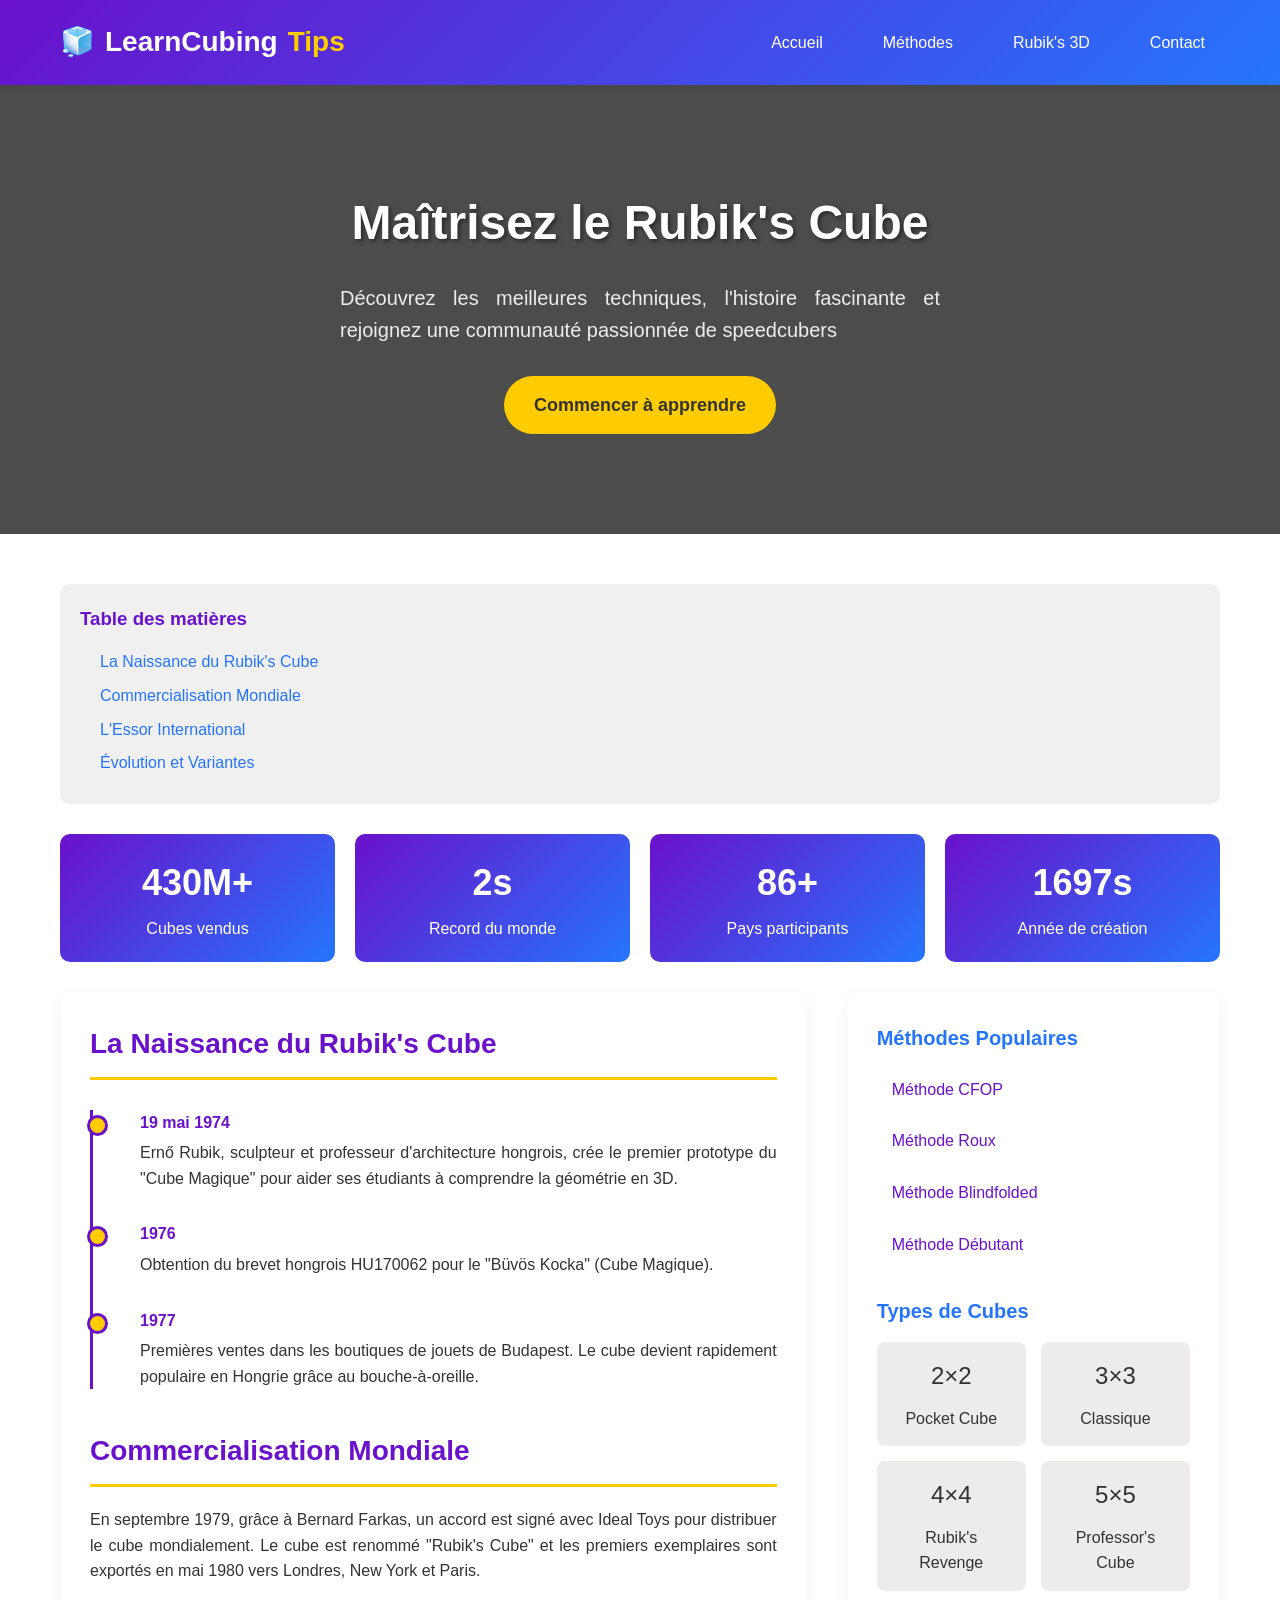
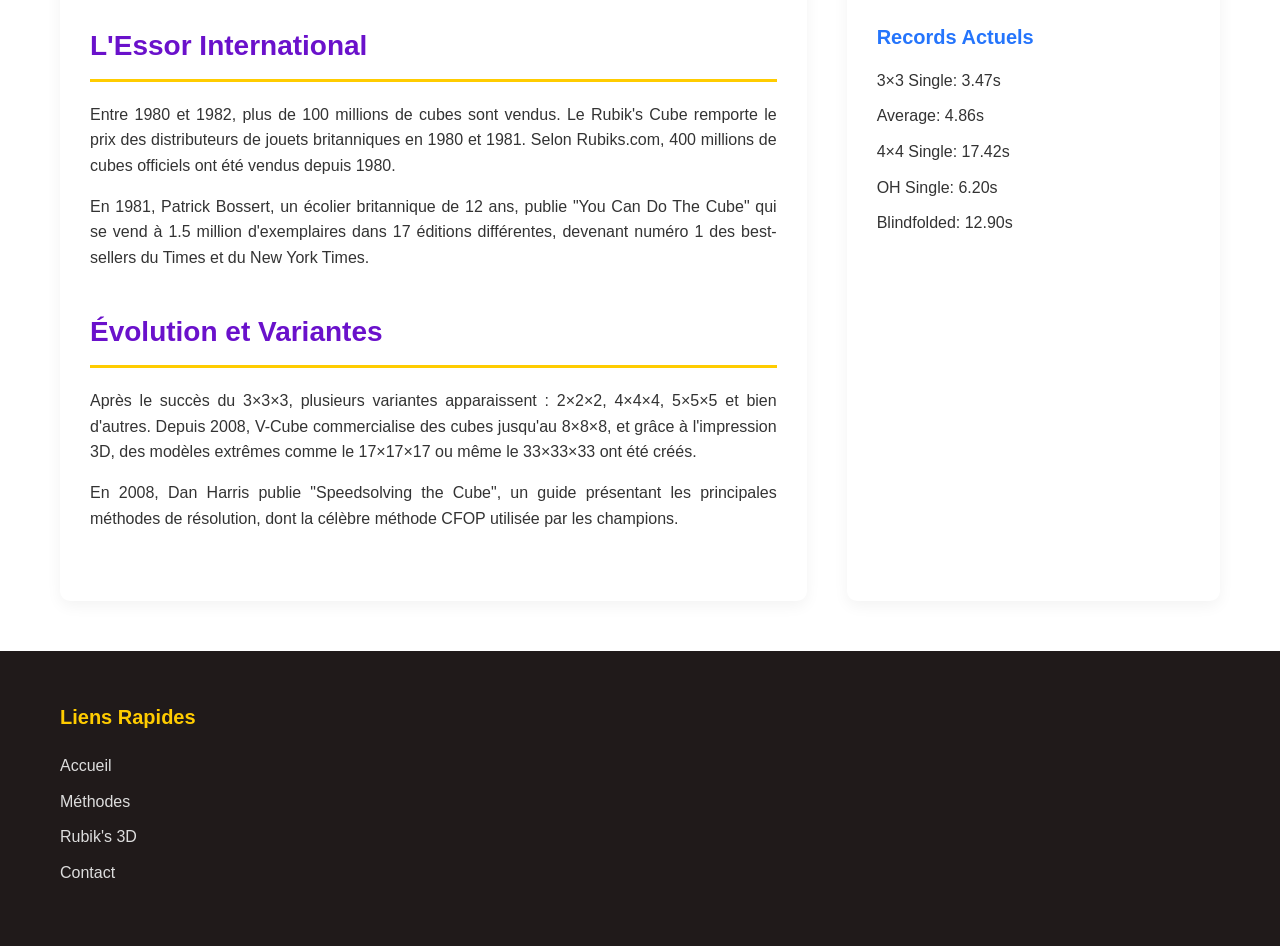
==== index.html @ c1b99ed4 "Update index.html" ====
<!DOCTYPE html>
<html lang="fr">
<head>
    <meta charset="UTF-8">
    <meta name="viewport" content="width=device-width, initial-scale=1.0">
    <title>SpeedCubing Tips - Apprenez le Rubik's Cube</title>
    <style>
        /* Reset et styles de base */
        * {
            margin: 0;
            padding: 0;
            box-sizing: border-box;
        }

        body {
            font-family: 'Segoe UI', Tahoma, Geneva, Verdana, sans-serif;
            line-height: 1.6;
            color: #333;
            background-color: #ffffff;
        }

        .container {
            max-width: 1200px;
            margin: 0 auto;
            padding: 0 20px;
        }

        /* Header */
        header {
            background: linear-gradient(135deg, #6a11cb 0%, #2575fc 100%);
            color: white;
            padding: 20px 0;
            box-shadow: 0 2px 10px rgba(0,0,0,0.1);
        }

        .logo {
            font-size: 28px;
            font-weight: bold;
            display: flex;
            align-items: center;
            gap: 10px;
        }

        .logo span {
            color: #ffcc00;
        }

        .header-content {
            display: flex;
            justify-content: space-between;
            align-items: center;
        }

        /* Navigation */
        nav ul {
            display: flex;
            list-style: none;
            gap: 30px;
        }

        nav a {
            color: rgb(255, 255, 255);
            text-decoration: none;
            font-weight: 500;
            padding: 8px 15px;
            border-radius: 5px;
            transition: background-color 0.3s;
        }

        nav a:hover {
            background-color: rgba(255,255,255,0.1);
        }

        nav a.active {
            background-color: rgba(255,255,255,0.2);
        }

        .mobile-menu-btn {
            display: none;
            background: none;
            border: none;
            color: white;
            font-size: 24px;
            cursor: pointer;
        }

        /* Hero Section */
        .hero {
            background: linear-gradient(rgba(0,0,0,0.7), rgba(0,0,0,0.7)), url('https://images.unsplash.com/photo-1601299200211-6af095b1a0c8?ixlib=rb-1.2.1&auto=format&fit=crop&w=1200&q=80');
            background-size: cover;
            background-position: center;
            color: white;
            text-align: center;
            padding: 100px 20px;
            margin-bottom: 50px;
        }

        .hero h1 {
            font-size: 48px;
            margin-bottom: 20px;
            text-shadow: 2px 2px 4px rgba(0,0,0,0.5);
        }

        .hero p {
            font-size: 20px;
            max-width: 600px;
            margin: 0 auto 30px;
            opacity: 0.9;
        }

        .cta-button {
            display: inline-block;
            background: #ffcc00;
            color: #333;
            padding: 15px 30px;
            border-radius: 30px;
            text-decoration: none;
            font-weight: bold;
            font-size: 18px;
            transition: transform 0.3s, box-shadow 0.3s;
        }

        .cta-button:hover {
            transform: translateY(-3px);
            box-shadow: 0 5px 15px rgba(0,0,0,0.2);
        }

        /* Main Content */
        .content-grid {
            display: grid;
            grid-template-columns: 2fr 1fr;
            gap: 40px;
            margin-bottom: 50px;
        }

        .main-content {
            background: white;
            padding: 30px;
            border-radius: 10px;
            box-shadow: 0 5px 15px rgba(0,0,0,0.05);
        }

        .sidebar {
            background: white;
            padding: 30px;
            border-radius: 10px;
            box-shadow: 0 5px 15px rgba(0,0,0,0.05);
        }

        /* Sections */
        section {
            margin-bottom: 40px;
        }

        section h2 {
            color: #6a11cb;
            border-bottom: 3px solid #ffcc00;
            padding-bottom: 10px;
            margin-bottom: 20px;
            font-size: 28px;
        }

        section p {
            margin-bottom: 15px;
            text-align: justify;
        }

        /* Sidebar */
        .widget {
            margin-bottom: 30px;
        }

        .widget h3 {
            color: #2575fc;
            margin-bottom: 15px;
            font-size: 20px;
        }

        .quick-links {
            list-style: none;
        }

        .quick-links li {
            margin-bottom: 10px;
        }

        .quick-links a {
            color: #6a11cb;
            text-decoration: none;
            padding: 8px 15px;
            display: block;
            border-radius: 5px;
            transition: background-color 0.3s;
        }

        .quick-links a:hover {
            background-color: #f0f0f0;
        }

        .cube-types {
            display: grid;
            grid-template-columns: repeat(2, 1fr);
            gap: 15px;
        }

        .cube-type {
            background: #eeebeb;
            padding: 15px;
            border-radius: 8px;
            text-align: center;
            transition: transform 0.3s;
        }

        .cube-type:hover {
            transform: translateY(-5px);
        }

        .cube-type .icon {
            font-size: 24px;
            margin-bottom: 10px;
        }

        /* Footer */
        footer {
            background: #201a1a;
            color: white;
            padding: 50px 0 20px;
            margin-top: 50px;
        }

        .footer-content {
            display: grid;
            grid-template-columns: repeat(3, 1fr);
            gap: 40px;
            margin-bottom: 30px;
        }

        .footer-section h3 {
            color: #ffcc00;
            margin-bottom: 20px;
            font-size: 20px;
        }

        .footer-links {
            list-style: none;
        }

        .footer-links li {
            margin-bottom: 10px;
        }

        .footer-links a {
            color: #ddd;
            text-decoration: none;
            transition: color 0.3s;
        }

        .footer-links a:hover {
            color: #ffcc00;
        }

        /* Responsive */
        @media (max-width: 768px) {
            .header-content {
                flex-direction: column;
                text-align: center;
                gap: 20px;
            }

            nav ul {
                flex-direction: column;
                gap: 10px;
            }

            .mobile-menu-btn {
                display: block;
            }

            .content-grid {
                grid-template-columns: 1fr;
            }

            .footer-content {
                grid-template-columns: 1fr;
                gap: 30px;
            }

            .hero h1 {
                font-size: 36px;
            }

            .hero p {
                font-size: 18px;
            }
        }

        /* Animations */
        @keyframes fadeIn {
            from { opacity: 0; transform: translateY(20px); }
            to { opacity: 1; transform: translateY(0); }
        }

        .fade-in {
            animation: fadeIn 0.5s ease-out;
        }

        /* Table des matières */
        .toc {
            background: #f0f0f0;
            padding: 20px;
            border-radius: 10px;
            margin-bottom: 30px;
        }

        .toc h3 {
            color: #6a11cb;
            margin-bottom: 15px;
        }

        .toc ul {
            list-style: none;
            padding-left: 20px;
        }

        .toc li {
            margin-bottom: 8px;
        }

        .toc a {
            color: #2575fc;
            text-decoration: none;
            transition: color 0.3s;
        }

        .toc a:hover {
            color: #6a11cb;
            text-decoration: underline;
        }

        /* Statistiques */
        .stats-grid {
            display: grid;
            grid-template-columns: repeat(4, 1fr);
            gap: 20px;
            margin: 30px 0;
        }

        .stat-box {
            background: linear-gradient(135deg, #6a11cb 0%, #2575fc 100%);
            color: white;
            padding: 20px;
            border-radius: 10px;
            text-align: center;
        }

        .stat-box .number {
            font-size: 36px;
            font-weight: bold;
            display: block;
            margin-bottom: 5px;
        }

        /* Timeline */
        .timeline {
            position: relative;
            padding-left: 30px;
            margin: 30px 0;
        }

        .timeline::before {
            content: '';
            position: absolute;
            left: 0;
            top: 0;
            bottom: 0;
            width: 3px;
            background: #6a11cb;
        }

        .timeline-item {
            position: relative;
            margin-bottom: 30px;
            padding-left: 20px;
        }

        .timeline-item::before {
            content: '';
            position: absolute;
            left: -33px;
            top: 5px;
            width: 15px;
            height: 15px;
            border-radius: 50%;
            background: #ffcc00;
            border: 3px solid #6a11cb;
        }

        .timeline-date {
            font-weight: bold;
            color: #6a11cb;
            margin-bottom: 5px;
        }
    </style>
</head>
<body>
    <!-- Header -->
    <header>
        <div class="container header-content">
            <div class="logo">
                <span>🧊</span>
                LearnCubing <span>Tips</span>
            </div>
            
            <button class="mobile-menu-btn" id="mobileMenuBtn">☰</button>
            
            <nav id="mainNav">
                <ul>
                    <li><a href="#home" class="active">Accueil</a></li>
                    <li><a href="methode.html">Méthodes</a></li>
                    <li><a href=#>Rubik's 3D</a></li>
                    <li><a href="contact.html">Contact</a></li>
                </ul>
            </nav>
        </div>
    </header>

    <!-- Hero Section -->
    <section class="hero" id="home">
        <div class="container">
            <h1>Maîtrisez le Rubik's Cube</h1>
            <p>Découvrez les meilleures techniques, l'histoire fascinante et rejoignez une communauté passionnée de speedcubers</p>
            <a href="methode.html" class="cta-button">Commencer à apprendre</a>
        </div>
    </section>

    <!-- Main Content -->
    <div class="container">
        <!-- Table des matières -->
        <div class="toc fade-in">
            <h3>Table des matières</h3>
            <ul id="tableOfContents">
                <!-- Généré par JavaScript -->
            </ul>
        </div>

        <!-- Statistiques -->
        <div class="stats-grid fade-in">
            <div class="stat-box">
                <span class="number">500M+</span>
                Cubes vendus
            </div>
            <div class="stat-box">
                <span class="number">3.47s</span>
                Record du monde
            </div>
            <div class="stat-box">
                <span class="number">100+</span>
                Pays participants
            </div>
            <div class="stat-box">
                <span class="number">1974</span>
                Année de création
            </div>
        </div>

        <div class="content-grid">
            <!-- Main Content -->
            <main class="main-content fade-in">
                <!-- Histoire -->
                <section id="history">
                    <h2>La Naissance du Rubik's Cube</h2>
                    <div class="timeline">
                        <div class="timeline-item">
                            <div class="timeline-date">19 mai 1974</div>
                            <p>Ernő Rubik, sculpteur et professeur d'architecture hongrois, crée le premier prototype du "Cube Magique" pour aider ses étudiants à comprendre la géométrie en 3D.</p>
                        </div>
                        <div class="timeline-item">
                            <div class="timeline-date">1976</div>
                            <p>Obtention du brevet hongrois HU170062 pour le "Büvös Kocka" (Cube Magique).</p>
                        </div>
                        <div class="timeline-item">
                            <div class="timeline-date">1977</div>
                            <p>Premières ventes dans les boutiques de jouets de Budapest. Le cube devient rapidement populaire en Hongrie grâce au bouche-à-oreille.</p>
                        </div>
                    </div>
                </section>

                <section id="commercialization">
                    <h2>Commercialisation Mondiale</h2>
                    <p>En septembre 1979, grâce à Bernard Farkas, un accord est signé avec Ideal Toys pour distribuer le cube mondialement. Le cube est renommé "Rubik's Cube" et les premiers exemplaires sont exportés en mai 1980 vers Londres, New York et Paris.</p>
                </section>

                <section id="growth">
                    <h2>L'Essor International</h2>
                    <p>Entre 1980 et 1982, plus de 100 millions de cubes sont vendus. Le Rubik's Cube remporte le prix des distributeurs de jouets britanniques en 1980 et 1981. Selon Rubiks.com, 400 millions de cubes officiels ont été vendus depuis 1980.</p>
                    <p>En 1981, Patrick Bossert, un écolier britannique de 12 ans, publie "You Can Do The Cube" qui se vend à 1.5 million d'exemplaires dans 17 éditions différentes, devenant numéro 1 des best-sellers du Times et du New York Times.</p>
                </section>

                <section id="evolution">
                    <h2>Évolution et Variantes</h2>
                    <p>Après le succès du 3×3×3, plusieurs variantes apparaissent : 2×2×2, 4×4×4, 5×5×5 et bien d'autres. Depuis 2008, V-Cube commercialise des cubes jusqu'au 8×8×8, et grâce à l'impression 3D, des modèles extrêmes comme le 17×17×17 ou même le 33×33×33 ont été créés.</p>
                    <p>En 2008, Dan Harris publie "Speedsolving the Cube", un guide présentant les principales méthodes de résolution, dont la célèbre méthode CFOP utilisée par les champions.</p>
                </section>
            </main>

            <!-- Sidebar -->
            <aside class="sidebar fade-in">
                <!-- Méthodes populaires -->
                <div class="widget">
                    <h3>Méthodes Populaires</h3>
                    <ul class="quick-links">
                        <li><a href="methode CFOP.html">Méthode CFOP</a></li>
                        <li><a href="#roux">Méthode Roux</a></li>
                        <li><a href="methode Blindfolded.html">Méthode Blindfolded</a></li>
                        <li><a href="#beginner">Méthode Débutant</a></li>
                    </ul>
                </div>

                <!-- Types de cubes -->
                <div class="widget">
                    <h3>Types de Cubes</h3>
                    <div class="cube-types">
                        <div class="cube-type">
                            <div class="icon">2×2</div>
                            <div>Pocket Cube</div>
                        </div>
                        <div class="cube-type">
                            <div class="icon">3×3</div>
                            <div>Classique</div>
                        </div>
                        <div class="cube-type">
                            <div class="icon">4×4</div>
                            <div>Rubik's Revenge</div>
                        </div>
                        <div class="cube-type">
                            <div class="icon">5×5</div>
                            <div>Professor's Cube</div>
                        </div>
                    </div>
                </div>

                <!-- Derniers records -->
                <div class="widget">
                    <h3>Records Actuels</h3>
                    <ul class="quick-links">
                        <li>3×3 Single: 3.47s<li>
                        <li> Average: 4.86s</li>
                        <li>4×4 Single: 17.42s</li>
                        <li>OH Single: 6.20s</li>
                        <li>Blindfolded: 12.90s</li>
                    </ul>
                </div>
            </aside>
        </div>
    </div>

    <!-- Footer -->
    <footer>
        <div class="container">
            <div class="footer-content">
                <div class="footer-section">
                    <h3>Liens Rapides</h3>
                    <ul class="footer-links">
                        <li><a href="#home">Accueil</a></li>
                        <li><a href="methode.html">Méthodes</a></li>
                        <li><a href=#>Rubik's 3D</a></li>
                        <li><a href="contact.html">Contact</a></li>
                    </ul>
                </div>
            </div>
        </div>
    </footer>

    <script>
        // Menu mobile
        const mobileMenuBtn = document.getElementById('mobileMenuBtn');
        const mainNav = document.getElementById('mainNav');

        mobileMenuBtn.addEventListener('click', () => {
            mainNav.style.display = mainNav.style.display === 'block' ? 'none' : 'block';
        });

        // Fermer le menu mobile en cliquant sur un lien
        document.querySelectorAll('nav a').forEach(link => {
            link.addEventListener('click', () => {
                if (window.innerWidth <= 768) {
                    mainNav.style.display = 'none';
                }
            });
        });

        // Table des matières dynamique
        function generateTableOfContents() {
            const toc = document.getElementById('tableOfContents');
            const sections = document.querySelectorAll('main section');
            
            sections.forEach(section => {
                const heading = section.querySelector('h2');
                if (heading) {
                    const li = document.createElement('li');
                    const a = document.createElement('a');
                    a.href = `#${section.id}`;
                    a.textContent = heading.textContent;
                    a.addEventListener('click', (e) => {
                        e.preventDefault();
                        section.scrollIntoView({ behavior: 'smooth' });
                    });
                    toc.appendChild(li);
                    li.appendChild(a);
                }
            });
        }

        // Navigation active
        function updateActiveNav() {
            const sections = document.querySelectorAll('main section');
            const navLinks = document.querySelectorAll('nav a');
            
            let currentSection = '';
            const scrollPosition = window.scrollY + 100;
            
            sections.forEach(section => {
                if (section.offsetTop <= scrollPosition) {
                    currentSection = section.id;
                }
            });
            
            navLinks.forEach(link => {
                link.classList.remove('active');
                if (link.getAttribute('href') === `#${currentSection}`) {
                    link.classList.add('active');
                }
            });
        }

        // Animation au défilement
        function checkScrollAnimations() {
            const elements = document.querySelectorAll('.fade-in');
            
            elements.forEach(element => {
                const elementTop = element.getBoundingClientRect().top;
                const windowHeight = window.innerHeight;
                
                if (elementTop < windowHeight - 100) {
                    element.style.opacity = '1';
                    element.style.transform = 'translateY(0)';
                }
            });
        }

        // Statistiques animées
        function animateStats() {
            const stats = document.querySelectorAll('.stat-box .number');
            const finalValues = [500, 3.47, 100, 1974];
            
            stats.forEach((stat, index) => {
                let current = 0;
                const target = finalValues[index];
                const increment = target / 50;
                const timer = setInterval(() => {
                    current += increment;
                    if (current >= target) {
                        stat.textContent = target + (index === 0 ? 'M+' : index === 2 ? '+' : 's');
                        clearInterval(timer);
                    } else {
                        stat.textContent = Math.floor(current) + (index === 0 ? 'M+' : index === 2 ? '+' : 's');
                    }
                }, 50);
            });
        }

        // Initialisation
        document.addEventListener('DOMContentLoaded', () => {
            generateTableOfContents();
            checkScrollAnimations();
            animateStats();
            
            // Initialiser le style pour les animations
            document.querySelectorAll('.fade-in').forEach(el => {
                el.style.opacity = '0';
                el.style.transform = 'translateY(20px)';
                el.style.transition = 'opacity 0.5s ease-out, transform 0.5s ease-out';
            });
        });

        // Événements de défilement
        window.addEventListener('scroll', () => {
            updateActiveNav();
            checkScrollAnimations();
        });

        // Gestion des redirections pour les liens de méthodes
        document.querySelectorAll('.quick-links a, .footer-links a').forEach(link => {
            link.addEventListener('click', (e) => {
                if (link.getAttribute('href').startsWith('#')) {
                    e.preventDefault();
                    const targetId = link.getAttribute('href').substring(1);
                    const targetElement = document.getElementById(targetId);
                    
                    if (targetElement) {
                        targetElement.scrollIntoView({ behavior: 'smooth' });
                    } else {
                        // Si l'élément n'existe pas, on pourrait charger du contenu dynamique
                        console.log(`Section ${targetId} à développer`);
                        alert(`La section "${link.textContent}" sera bientôt disponible !`);
                    }
                }
            });
        });

        // Effet de survol pour les cartes
        document.querySelectorAll('.cube-type').forEach(cube => {
            cube.addEventListener('mouseenter', () => {
                cube.style.boxShadow = '0 10px 20px rgba(0,0,0,0.1)';
            });
            
            cube.addEventListener('mouseleave', () => {
                cube.style.boxShadow = 'none';
            });
        });

        // Notification de dernière section lue
        let lastReadSection = '';
        window.addEventListener('scroll', () => {
            const sections = document.querySelectorAll('main section');
            const scrollPosition = window.scrollY + window.innerHeight / 3;
            
            sections.forEach(section => {
                const sectionTop = section.offsetTop;
                const sectionHeight = section.offsetHeight;
                
                if (scrollPosition >= sectionTop && scrollPosition < sectionTop + sectionHeight) {
                    if (lastReadSection !== section.id) {
                        lastReadSection = section.id;
                        console.log(`Lecture: ${section.querySelector('h2').textContent}`);
                    }
                }
            });
        });
    </script>
</body>

</html>
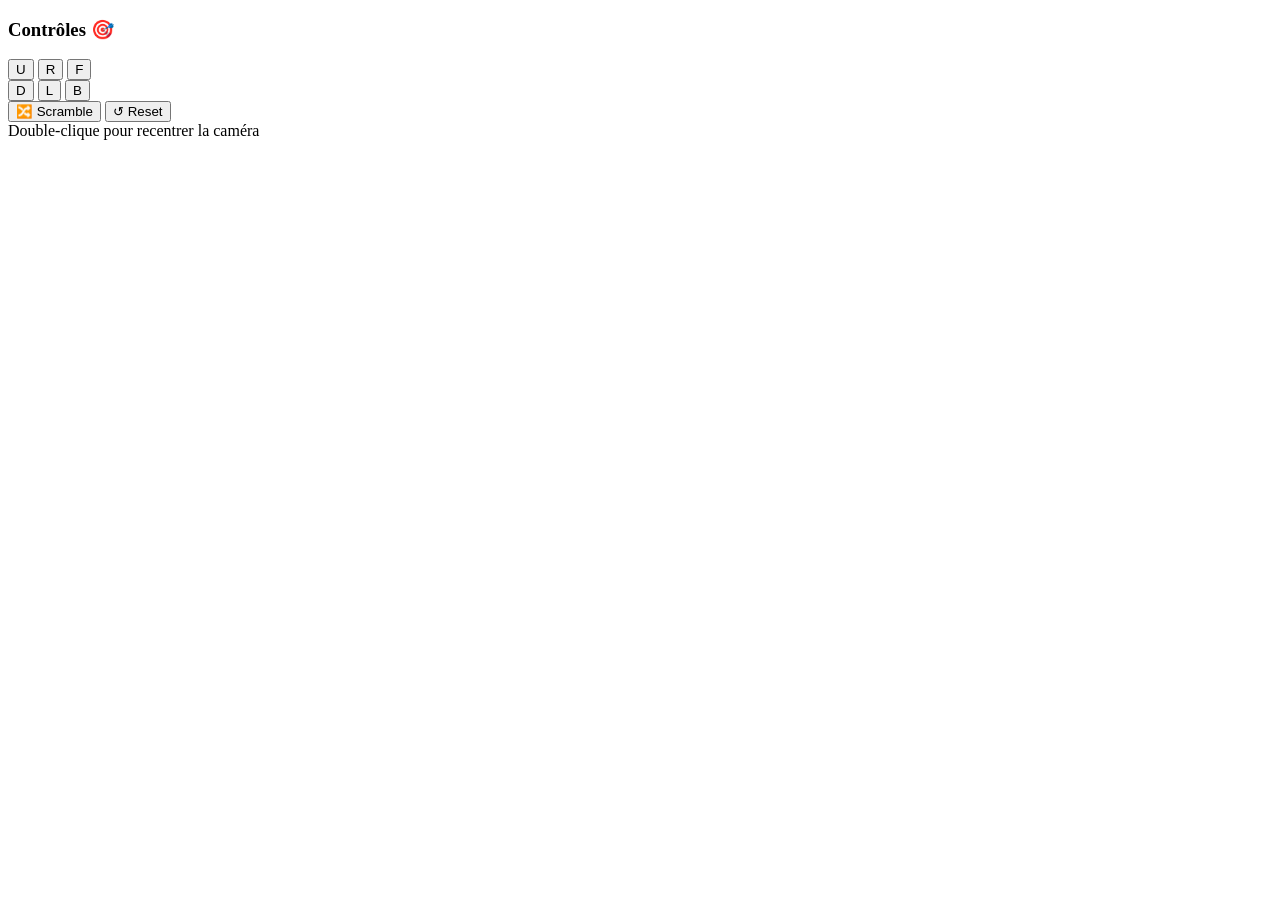
==== commit 9456028d: "Add files via upload" ====
--- a/index.html
+++ b/index.html
@@ -1,744 +1,34 @@
-<!DOCTYPE html>
+<!doctype html>
 <html lang="fr">
 <head>
-    <meta charset="UTF-8">
-    <meta name="viewport" content="width=device-width, initial-scale=1.0">
-    <title>SpeedCubing Tips - Apprenez le Rubik's Cube</title>
-    <style>
-        /* Reset et styles de base */
-        * {
-            margin: 0;
-            padding: 0;
-            box-sizing: border-box;
-        }
-
-        body {
-            font-family: 'Segoe UI', Tahoma, Geneva, Verdana, sans-serif;
-            line-height: 1.6;
-            color: #333;
-            background-color: #ffffff;
-        }
-
-        .container {
-            max-width: 1200px;
-            margin: 0 auto;
-            padding: 0 20px;
-        }
-
-        /* Header */
-        header {
-            background: linear-gradient(135deg, #6a11cb 0%, #2575fc 100%);
-            color: white;
-            padding: 20px 0;
-            box-shadow: 0 2px 10px rgba(0,0,0,0.1);
-        }
-
-        .logo {
-            font-size: 28px;
-            font-weight: bold;
-            display: flex;
-            align-items: center;
-            gap: 10px;
-        }
-
-        .logo span {
-            color: #ffcc00;
-        }
-
-        .header-content {
-            display: flex;
-            justify-content: space-between;
-            align-items: center;
-        }
-
-        /* Navigation */
-        nav ul {
-            display: flex;
-            list-style: none;
-            gap: 30px;
-        }
-
-        nav a {
-            color: rgb(255, 255, 255);
-            text-decoration: none;
-            font-weight: 500;
-            padding: 8px 15px;
-            border-radius: 5px;
-            transition: background-color 0.3s;
-        }
-
-        nav a:hover {
-            background-color: rgba(255,255,255,0.1);
-        }
-
-        nav a.active {
-            background-color: rgba(255,255,255,0.2);
-        }
-
-        .mobile-menu-btn {
-            display: none;
-            background: none;
-            border: none;
-            color: white;
-            font-size: 24px;
-            cursor: pointer;
-        }
-
-        /* Hero Section */
-        .hero {
-            background: linear-gradient(rgba(0,0,0,0.7), rgba(0,0,0,0.7)), url('https://images.unsplash.com/photo-1601299200211-6af095b1a0c8?ixlib=rb-1.2.1&auto=format&fit=crop&w=1200&q=80');
-            background-size: cover;
-            background-position: center;
-            color: white;
-            text-align: center;
-            padding: 100px 20px;
-            margin-bottom: 50px;
-        }
-
-        .hero h1 {
-            font-size: 48px;
-            margin-bottom: 20px;
-            text-shadow: 2px 2px 4px rgba(0,0,0,0.5);
-        }
-
-        .hero p {
-            font-size: 20px;
-            max-width: 600px;
-            margin: 0 auto 30px;
-            opacity: 0.9;
-        }
-
-        .cta-button {
-            display: inline-block;
-            background: #ffcc00;
-            color: #333;
-            padding: 15px 30px;
-            border-radius: 30px;
-            text-decoration: none;
-            font-weight: bold;
-            font-size: 18px;
-            transition: transform 0.3s, box-shadow 0.3s;
-        }
-
-        .cta-button:hover {
-            transform: translateY(-3px);
-            box-shadow: 0 5px 15px rgba(0,0,0,0.2);
-        }
-
-        /* Main Content */
-        .content-grid {
-            display: grid;
-            grid-template-columns: 2fr 1fr;
-            gap: 40px;
-            margin-bottom: 50px;
-        }
-
-        .main-content {
-            background: white;
-            padding: 30px;
-            border-radius: 10px;
-            box-shadow: 0 5px 15px rgba(0,0,0,0.05);
-        }
-
-        .sidebar {
-            background: white;
-            padding: 30px;
-            border-radius: 10px;
-            box-shadow: 0 5px 15px rgba(0,0,0,0.05);
-        }
-
-        /* Sections */
-        section {
-            margin-bottom: 40px;
-        }
-
-        section h2 {
-            color: #6a11cb;
-            border-bottom: 3px solid #ffcc00;
-            padding-bottom: 10px;
-            margin-bottom: 20px;
-            font-size: 28px;
-        }
-
-        section p {
-            margin-bottom: 15px;
-            text-align: justify;
-        }
-
-        /* Sidebar */
-        .widget {
-            margin-bottom: 30px;
-        }
-
-        .widget h3 {
-            color: #2575fc;
-            margin-bottom: 15px;
-            font-size: 20px;
-        }
-
-        .quick-links {
-            list-style: none;
-        }
-
-        .quick-links li {
-            margin-bottom: 10px;
-        }
-
-        .quick-links a {
-            color: #6a11cb;
-            text-decoration: none;
-            padding: 8px 15px;
-            display: block;
-            border-radius: 5px;
-            transition: background-color 0.3s;
-        }
-
-        .quick-links a:hover {
-            background-color: #f0f0f0;
-        }
-
-        .cube-types {
-            display: grid;
-            grid-template-columns: repeat(2, 1fr);
-            gap: 15px;
-        }
-
-        .cube-type {
-            background: #eeebeb;
-            padding: 15px;
-            border-radius: 8px;
-            text-align: center;
-            transition: transform 0.3s;
-        }
-
-        .cube-type:hover {
-            transform: translateY(-5px);
-        }
-
-        .cube-type .icon {
-            font-size: 24px;
-            margin-bottom: 10px;
-        }
-
-        /* Footer */
-        footer {
-            background: #201a1a;
-            color: white;
-            padding: 50px 0 20px;
-            margin-top: 50px;
-        }
-
-        .footer-content {
-            display: grid;
-            grid-template-columns: repeat(3, 1fr);
-            gap: 40px;
-            margin-bottom: 30px;
-        }
-
-        .footer-section h3 {
-            color: #ffcc00;
-            margin-bottom: 20px;
-            font-size: 20px;
-        }
-
-        .footer-links {
-            list-style: none;
-        }
-
-        .footer-links li {
-            margin-bottom: 10px;
-        }
-
-        .footer-links a {
-            color: #ddd;
-            text-decoration: none;
-            transition: color 0.3s;
-        }
-
-        .footer-links a:hover {
-            color: #ffcc00;
-        }
-
-        /* Responsive */
-        @media (max-width: 768px) {
-            .header-content {
-                flex-direction: column;
-                text-align: center;
-                gap: 20px;
-            }
-
-            nav ul {
-                flex-direction: column;
-                gap: 10px;
-            }
-
-            .mobile-menu-btn {
-                display: block;
-            }
-
-            .content-grid {
-                grid-template-columns: 1fr;
-            }
-
-            .footer-content {
-                grid-template-columns: 1fr;
-                gap: 30px;
-            }
-
-            .hero h1 {
-                font-size: 36px;
-            }
-
-            .hero p {
-                font-size: 18px;
-            }
-        }
-
-        /* Animations */
-        @keyframes fadeIn {
-            from { opacity: 0; transform: translateY(20px); }
-            to { opacity: 1; transform: translateY(0); }
-        }
-
-        .fade-in {
-            animation: fadeIn 0.5s ease-out;
-        }
-
-        /* Table des matières */
-        .toc {
-            background: #f0f0f0;
-            padding: 20px;
-            border-radius: 10px;
-            margin-bottom: 30px;
-        }
-
-        .toc h3 {
-            color: #6a11cb;
-            margin-bottom: 15px;
-        }
-
-        .toc ul {
-            list-style: none;
-            padding-left: 20px;
-        }
-
-        .toc li {
-            margin-bottom: 8px;
-        }
-
-        .toc a {
-            color: #2575fc;
-            text-decoration: none;
-            transition: color 0.3s;
-        }
-
-        .toc a:hover {
-            color: #6a11cb;
-            text-decoration: underline;
-        }
-
-        /* Statistiques */
-        .stats-grid {
-            display: grid;
-            grid-template-columns: repeat(4, 1fr);
-            gap: 20px;
-            margin: 30px 0;
-        }
-
-        .stat-box {
-            background: linear-gradient(135deg, #6a11cb 0%, #2575fc 100%);
-            color: white;
-            padding: 20px;
-            border-radius: 10px;
-            text-align: center;
-        }
-
-        .stat-box .number {
-            font-size: 36px;
-            font-weight: bold;
-            display: block;
-            margin-bottom: 5px;
-        }
-
-        /* Timeline */
-        .timeline {
-            position: relative;
-            padding-left: 30px;
-            margin: 30px 0;
-        }
-
-        .timeline::before {
-            content: '';
-            position: absolute;
-            left: 0;
-            top: 0;
-            bottom: 0;
-            width: 3px;
-            background: #6a11cb;
-        }
-
-        .timeline-item {
-            position: relative;
-            margin-bottom: 30px;
-            padding-left: 20px;
-        }
-
-        .timeline-item::before {
-            content: '';
-            position: absolute;
-            left: -33px;
-            top: 5px;
-            width: 15px;
-            height: 15px;
-            border-radius: 50%;
-            background: #ffcc00;
-            border: 3px solid #6a11cb;
-        }
-
-        .timeline-date {
-            font-weight: bold;
-            color: #6a11cb;
-            margin-bottom: 5px;
-        }
-    </style>
+  <meta charset="utf-8" />
+  <title>Rubik's Cube 3D</title>
+  <meta name="viewport" content="width=device-width,initial-scale=1" />
+  <link rel="stylesheet" href="/src/styles.css">
 </head>
 <body>
-    <!-- Header -->
-    <header>
-        <div class="container header-content">
-            <div class="logo">
-                <span>🧊</span>
-                LearnCubing <span>Tips</span>
-            </div>
-            
-            <button class="mobile-menu-btn" id="mobileMenuBtn">☰</button>
-            
-            <nav id="mainNav">
-                <ul>
-                    <li><a href="#home" class="active">Accueil</a></li>
-                    <li><a href="methode.html">Méthodes</a></li>
-                    <li><a href=#>Rubik's 3D</a></li>
-                    <li><a href="contact.html">Contact</a></li>
-                </ul>
-            </nav>
-        </div>
-    </header>
+  <div id="container"></div>
 
-    <!-- Hero Section -->
-    <section class="hero" id="home">
-        <div class="container">
-            <h1>Maîtrisez le Rubik's Cube</h1>
-            <p>Découvrez les meilleures techniques, l'histoire fascinante et rejoignez une communauté passionnée de speedcubers</p>
-            <a href="methode.html" class="cta-button">Commencer à apprendre</a>
-        </div>
-    </section>
+  <div class="ui">
+    <h3>Contrôles 🎯</h3>
+    <div class="row">
+      <button id="btnU">U</button>
+      <button id="btnR">R</button>
+      <button id="btnF">F</button>
+    </div>
+    <div class="row">
+      <button id="btnD">D</button>
+      <button id="btnL">L</button>
+      <button id="btnB">B</button>
+    </div>
+    <div class="row">
+      <button id="btnScramble">🔀 Scramble</button>
+      <button id="btnReset">↺ Reset</button>
+    </div>
+  </div>
 
-    <!-- Main Content -->
-    <div class="container">
-        <!-- Table des matières -->
-        <div class="toc fade-in">
-            <h3>Table des matières</h3>
-            <ul id="tableOfContents">
-                <!-- Généré par JavaScript -->
-            </ul>
-        </div>
+  <footer>Double-clique pour recentrer la caméra</footer>
 
-        <!-- Statistiques -->
-        <div class="stats-grid fade-in">
-            <div class="stat-box">
-                <span class="number">500M+</span>
-                Cubes vendus
-            </div>
-            <div class="stat-box">
-                <span class="number">3.47s</span>
-                Record du monde
-            </div>
-            <div class="stat-box">
-                <span class="number">100+</span>
-                Pays participants
-            </div>
-            <div class="stat-box">
-                <span class="number">1974</span>
-                Année de création
-            </div>
-        </div>
-
-        <div class="content-grid">
-            <!-- Main Content -->
-            <main class="main-content fade-in">
-                <!-- Histoire -->
-                <section id="history">
-                    <h2>La Naissance du Rubik's Cube</h2>
-                    <div class="timeline">
-                        <div class="timeline-item">
-                            <div class="timeline-date">19 mai 1974</div>
-                            <p>Ernő Rubik, sculpteur et professeur d'architecture hongrois, crée le premier prototype du "Cube Magique" pour aider ses étudiants à comprendre la géométrie en 3D.</p>
-                        </div>
-                        <div class="timeline-item">
-                            <div class="timeline-date">1976</div>
-                            <p>Obtention du brevet hongrois HU170062 pour le "Büvös Kocka" (Cube Magique).</p>
-                        </div>
-                        <div class="timeline-item">
-                            <div class="timeline-date">1977</div>
-                            <p>Premières ventes dans les boutiques de jouets de Budapest. Le cube devient rapidement populaire en Hongrie grâce au bouche-à-oreille.</p>
-                        </div>
-                    </div>
-                </section>
-
-                <section id="commercialization">
-                    <h2>Commercialisation Mondiale</h2>
-                    <p>En septembre 1979, grâce à Bernard Farkas, un accord est signé avec Ideal Toys pour distribuer le cube mondialement. Le cube est renommé "Rubik's Cube" et les premiers exemplaires sont exportés en mai 1980 vers Londres, New York et Paris.</p>
-                </section>
-
-                <section id="growth">
-                    <h2>L'Essor International</h2>
-                    <p>Entre 1980 et 1982, plus de 100 millions de cubes sont vendus. Le Rubik's Cube remporte le prix des distributeurs de jouets britanniques en 1980 et 1981. Selon Rubiks.com, 400 millions de cubes officiels ont été vendus depuis 1980.</p>
-                    <p>En 1981, Patrick Bossert, un écolier britannique de 12 ans, publie "You Can Do The Cube" qui se vend à 1.5 million d'exemplaires dans 17 éditions différentes, devenant numéro 1 des best-sellers du Times et du New York Times.</p>
-                </section>
-
-                <section id="evolution">
-                    <h2>Évolution et Variantes</h2>
-                    <p>Après le succès du 3×3×3, plusieurs variantes apparaissent : 2×2×2, 4×4×4, 5×5×5 et bien d'autres. Depuis 2008, V-Cube commercialise des cubes jusqu'au 8×8×8, et grâce à l'impression 3D, des modèles extrêmes comme le 17×17×17 ou même le 33×33×33 ont été créés.</p>
-                    <p>En 2008, Dan Harris publie "Speedsolving the Cube", un guide présentant les principales méthodes de résolution, dont la célèbre méthode CFOP utilisée par les champions.</p>
-                </section>
-            </main>
-
-            <!-- Sidebar -->
-            <aside class="sidebar fade-in">
-                <!-- Méthodes populaires -->
-                <div class="widget">
-                    <h3>Méthodes Populaires</h3>
-                    <ul class="quick-links">
-                        <li><a href="methode CFOP.html">Méthode CFOP</a></li>
-                        <li><a href="#roux">Méthode Roux</a></li>
-                        <li><a href="methode Blindfolded.html">Méthode Blindfolded</a></li>
-                        <li><a href="#beginner">Méthode Débutant</a></li>
-                    </ul>
-                </div>
-
-                <!-- Types de cubes -->
-                <div class="widget">
-                    <h3>Types de Cubes</h3>
-                    <div class="cube-types">
-                        <div class="cube-type">
-                            <div class="icon">2×2</div>
-                            <div>Pocket Cube</div>
-                        </div>
-                        <div class="cube-type">
-                            <div class="icon">3×3</div>
-                            <div>Classique</div>
-                        </div>
-                        <div class="cube-type">
-                            <div class="icon">4×4</div>
-                            <div>Rubik's Revenge</div>
-                        </div>
-                        <div class="cube-type">
-                            <div class="icon">5×5</div>
-                            <div>Professor's Cube</div>
-                        </div>
-                    </div>
-                </div>
-
-                <!-- Derniers records -->
-                <div class="widget">
-                    <h3>Records Actuels</h3>
-                    <ul class="quick-links">
-                        <li>3×3 Single: 3.47s<li>
-                        <li> Average: 4.86s</li>
-                        <li>4×4 Single: 17.42s</li>
-                        <li>OH Single: 6.20s</li>
-                        <li>Blindfolded: 12.90s</li>
-                    </ul>
-                </div>
-            </aside>
-        </div>
-    </div>
-
-    <!-- Footer -->
-    <footer>
-        <div class="container">
-            <div class="footer-content">
-                <div class="footer-section">
-                    <h3>Liens Rapides</h3>
-                    <ul class="footer-links">
-                        <li><a href="#home">Accueil</a></li>
-                        <li><a href="methode.html">Méthodes</a></li>
-                        <li><a href=#>Rubik's 3D</a></li>
-                        <li><a href="contact.html">Contact</a></li>
-                    </ul>
-                </div>
-            </div>
-        </div>
-    </footer>
-
-    <script>
-        // Menu mobile
-        const mobileMenuBtn = document.getElementById('mobileMenuBtn');
-        const mainNav = document.getElementById('mainNav');
-
-        mobileMenuBtn.addEventListener('click', () => {
-            mainNav.style.display = mainNav.style.display === 'block' ? 'none' : 'block';
-        });
-
-        // Fermer le menu mobile en cliquant sur un lien
-        document.querySelectorAll('nav a').forEach(link => {
-            link.addEventListener('click', () => {
-                if (window.innerWidth <= 768) {
-                    mainNav.style.display = 'none';
-                }
-            });
-        });
-
-        // Table des matières dynamique
-        function generateTableOfContents() {
-            const toc = document.getElementById('tableOfContents');
-            const sections = document.querySelectorAll('main section');
-            
-            sections.forEach(section => {
-                const heading = section.querySelector('h2');
-                if (heading) {
-                    const li = document.createElement('li');
-                    const a = document.createElement('a');
-                    a.href = `#${section.id}`;
-                    a.textContent = heading.textContent;
-                    a.addEventListener('click', (e) => {
-                        e.preventDefault();
-                        section.scrollIntoView({ behavior: 'smooth' });
-                    });
-                    toc.appendChild(li);
-                    li.appendChild(a);
-                }
-            });
-        }
-
-        // Navigation active
-        function updateActiveNav() {
-            const sections = document.querySelectorAll('main section');
-            const navLinks = document.querySelectorAll('nav a');
-            
-            let currentSection = '';
-            const scrollPosition = window.scrollY + 100;
-            
-            sections.forEach(section => {
-                if (section.offsetTop <= scrollPosition) {
-                    currentSection = section.id;
-                }
-            });
-            
-            navLinks.forEach(link => {
-                link.classList.remove('active');
-                if (link.getAttribute('href') === `#${currentSection}`) {
-                    link.classList.add('active');
-                }
-            });
-        }
-
-        // Animation au défilement
-        function checkScrollAnimations() {
-            const elements = document.querySelectorAll('.fade-in');
-            
-            elements.forEach(element => {
-                const elementTop = element.getBoundingClientRect().top;
-                const windowHeight = window.innerHeight;
-                
-                if (elementTop < windowHeight - 100) {
-                    element.style.opacity = '1';
-                    element.style.transform = 'translateY(0)';
-                }
-            });
-        }
-
-        // Statistiques animées
-        function animateStats() {
-            const stats = document.querySelectorAll('.stat-box .number');
-            const finalValues = [500, 3.47, 100, 1974];
-            
-            stats.forEach((stat, index) => {
-                let current = 0;
-                const target = finalValues[index];
-                const increment = target / 50;
-                const timer = setInterval(() => {
-                    current += increment;
-                    if (current >= target) {
-                        stat.textContent = target + (index === 0 ? 'M+' : index === 2 ? '+' : 's');
-                        clearInterval(timer);
-                    } else {
-                        stat.textContent = Math.floor(current) + (index === 0 ? 'M+' : index === 2 ? '+' : 's');
-                    }
-                }, 50);
-            });
-        }
-
-        // Initialisation
-        document.addEventListener('DOMContentLoaded', () => {
-            generateTableOfContents();
-            checkScrollAnimations();
-            animateStats();
-            
-            // Initialiser le style pour les animations
-            document.querySelectorAll('.fade-in').forEach(el => {
-                el.style.opacity = '0';
-                el.style.transform = 'translateY(20px)';
-                el.style.transition = 'opacity 0.5s ease-out, transform 0.5s ease-out';
-            });
-        });
-
-        // Événements de défilement
-        window.addEventListener('scroll', () => {
-            updateActiveNav();
-            checkScrollAnimations();
-        });
-
-        // Gestion des redirections pour les liens de méthodes
-        document.querySelectorAll('.quick-links a, .footer-links a').forEach(link => {
-            link.addEventListener('click', (e) => {
-                if (link.getAttribute('href').startsWith('#')) {
-                    e.preventDefault();
-                    const targetId = link.getAttribute('href').substring(1);
-                    const targetElement = document.getElementById(targetId);
-                    
-                    if (targetElement) {
-                        targetElement.scrollIntoView({ behavior: 'smooth' });
-                    } else {
-                        // Si l'élément n'existe pas, on pourrait charger du contenu dynamique
-                        console.log(`Section ${targetId} à développer`);
-                        alert(`La section "${link.textContent}" sera bientôt disponible !`);
-                    }
-                }
-            });
-        });
-
-        // Effet de survol pour les cartes
-        document.querySelectorAll('.cube-type').forEach(cube => {
-            cube.addEventListener('mouseenter', () => {
-                cube.style.boxShadow = '0 10px 20px rgba(0,0,0,0.1)';
-            });
-            
-            cube.addEventListener('mouseleave', () => {
-                cube.style.boxShadow = 'none';
-            });
-        });
-
-        // Notification de dernière section lue
-        let lastReadSection = '';
-        window.addEventListener('scroll', () => {
-            const sections = document.querySelectorAll('main section');
-            const scrollPosition = window.scrollY + window.innerHeight / 3;
-            
-            sections.forEach(section => {
-                const sectionTop = section.offsetTop;
-                const sectionHeight = section.offsetHeight;
-                
-                if (scrollPosition >= sectionTop && scrollPosition < sectionTop + sectionHeight) {
-                    if (lastReadSection !== section.id) {
-                        lastReadSection = section.id;
-                        console.log(`Lecture: ${section.querySelector('h2').textContent}`);
-                    }
-                }
-            });
-        });
-    </script>
+  <script type="module" src="/src/main.js"></script>
 </body>
-
-</html>
-
+</html>
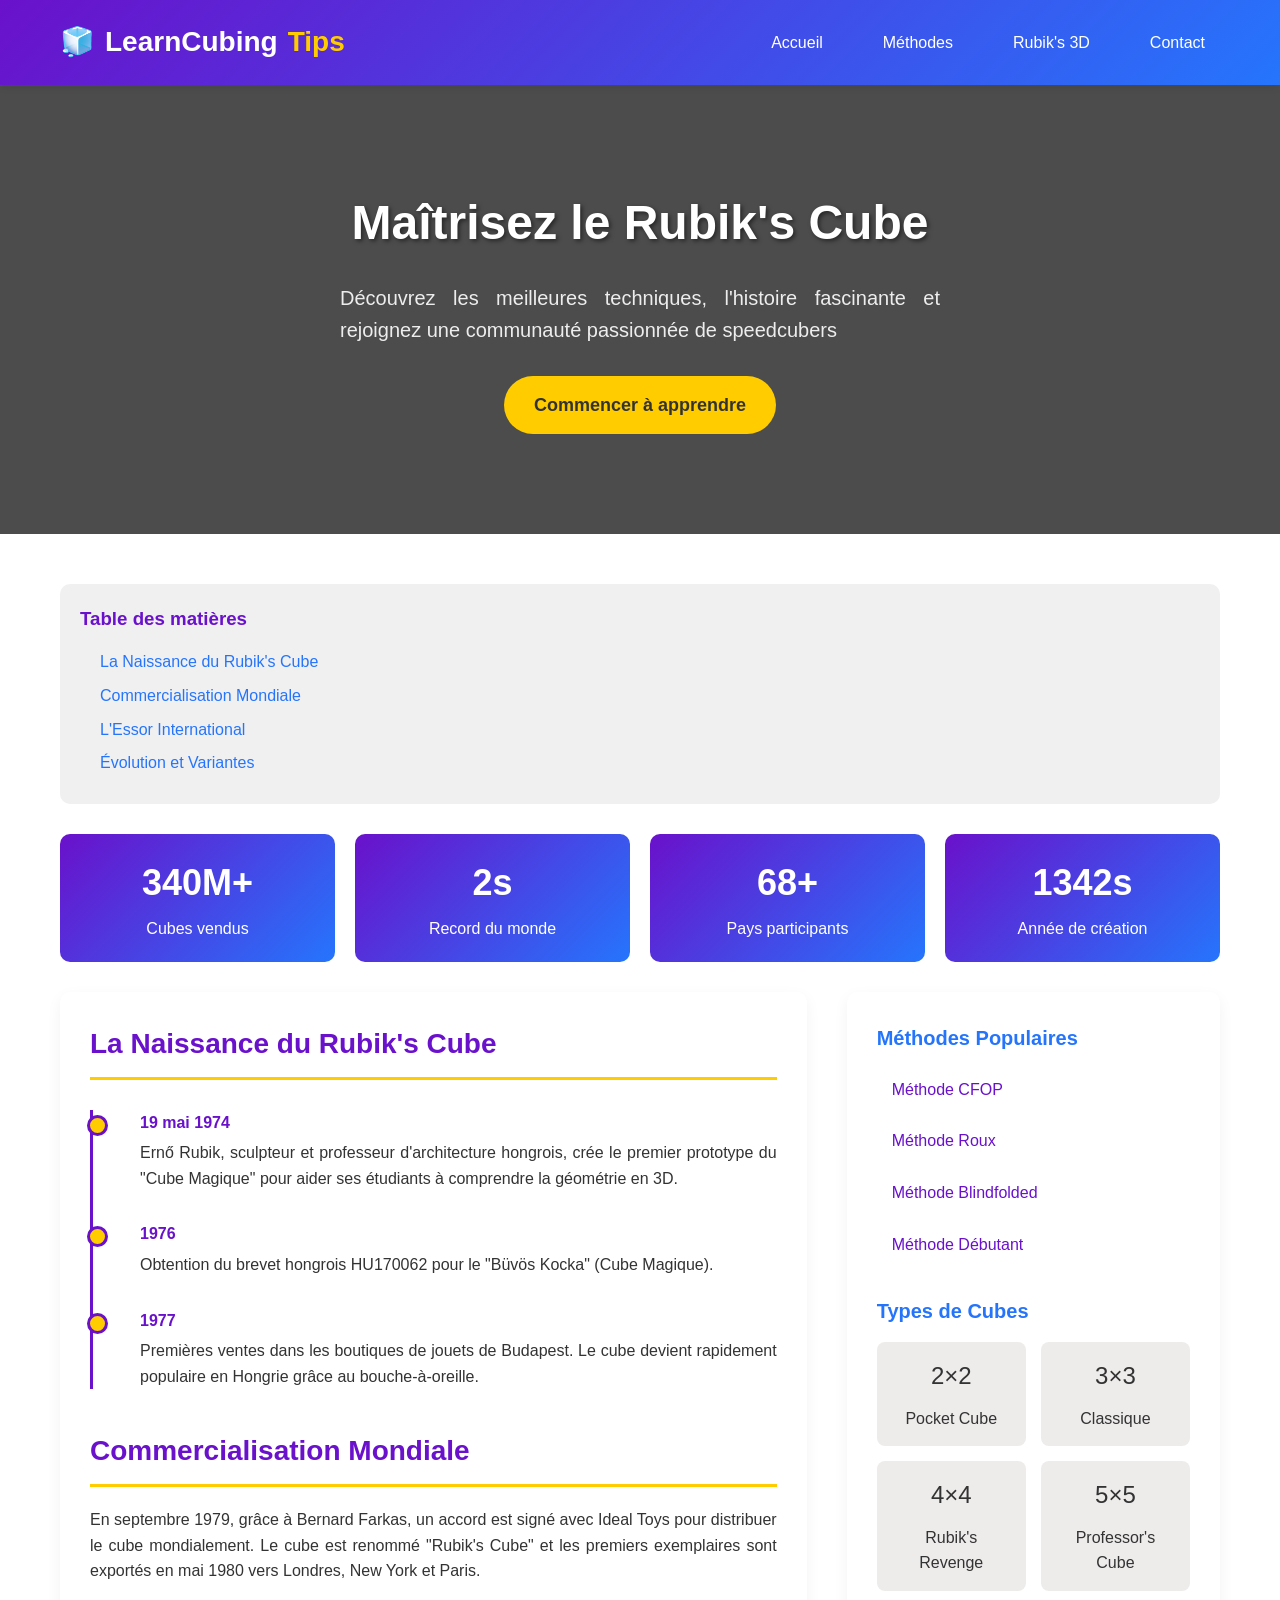
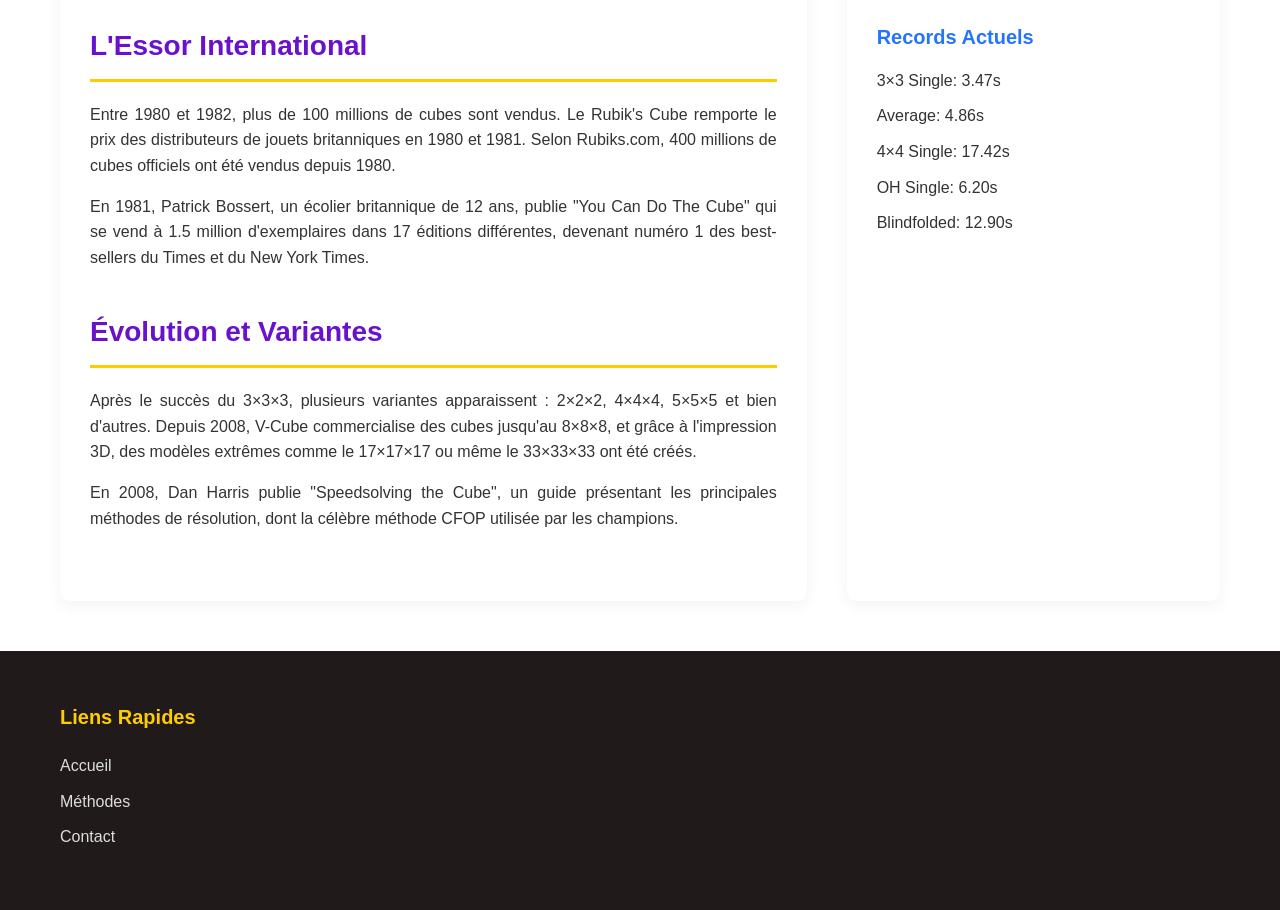
==== commit a61a680e: "Add files via upload" ====
--- a/index.html
+++ b/index.html
@@ -1,34 +1,741 @@
-<!doctype html>
+<!DOCTYPE html>
 <html lang="fr">
 <head>
-  <meta charset="utf-8" />
-  <title>Rubik's Cube 3D</title>
-  <meta name="viewport" content="width=device-width,initial-scale=1" />
-  <link rel="stylesheet" href="/src/styles.css">
+    <meta charset="UTF-8">
+    <meta name="viewport" content="width=device-width, initial-scale=1.0">
+    <title>SpeedCubing Tips - Apprenez le Rubik's Cube</title>
+    <style>
+        /* Reset et styles de base */
+        * {
+            margin: 0;
+            padding: 0;
+            box-sizing: border-box;
+        }
+
+        body {
+            font-family: 'Segoe UI', Tahoma, Geneva, Verdana, sans-serif;
+            line-height: 1.6;
+            color: #333;
+            background-color: #ffffff;
+        }
+
+        .container {
+            max-width: 1200px;
+            margin: 0 auto;
+            padding: 0 20px;
+        }
+
+        /* Header */
+        header {
+            background: linear-gradient(135deg, #6a11cb 0%, #2575fc 100%);
+            color: white;
+            padding: 20px 0;
+            box-shadow: 0 2px 10px rgba(0,0,0,0.1);
+        }
+
+        .logo {
+            font-size: 28px;
+            font-weight: bold;
+            display: flex;
+            align-items: center;
+            gap: 10px;
+        }
+
+        .logo span {
+            color: #ffcc00;
+        }
+
+        .header-content {
+            display: flex;
+            justify-content: space-between;
+            align-items: center;
+        }
+
+        /* Navigation */
+        nav ul {
+            display: flex;
+            list-style: none;
+            gap: 30px;
+        }
+
+        nav a {
+            color: rgb(255, 255, 255);
+            text-decoration: none;
+            font-weight: 500;
+            padding: 8px 15px;
+            border-radius: 5px;
+            transition: background-color 0.3s;
+        }
+
+        nav a:hover {
+            background-color: rgba(255,255,255,0.1);
+        }
+
+        nav a.active {
+            background-color: rgba(255,255,255,0.2);
+        }
+
+        .mobile-menu-btn {
+            display: none;
+            background: none;
+            border: none;
+            color: white;
+            font-size: 24px;
+            cursor: pointer;
+        }
+
+        /* Hero Section */
+        .hero {
+            background: linear-gradient(rgba(0,0,0,0.7), rgba(0,0,0,0.7)), url('https://images.unsplash.com/photo-1601299200211-6af095b1a0c8?ixlib=rb-1.2.1&auto=format&fit=crop&w=1200&q=80');
+            background-size: cover;
+            background-position: center;
+            color: white;
+            text-align: center;
+            padding: 100px 20px;
+            margin-bottom: 50px;
+        }
+
+        .hero h1 {
+            font-size: 48px;
+            margin-bottom: 20px;
+            text-shadow: 2px 2px 4px rgba(0,0,0,0.5);
+        }
+
+        .hero p {
+            font-size: 20px;
+            max-width: 600px;
+            margin: 0 auto 30px;
+            opacity: 0.9;
+        }
+
+        .cta-button {
+            display: inline-block;
+            background: #ffcc00;
+            color: #333;
+            padding: 15px 30px;
+            border-radius: 30px;
+            text-decoration: none;
+            font-weight: bold;
+            font-size: 18px;
+            transition: transform 0.3s, box-shadow 0.3s;
+        }
+
+        .cta-button:hover {
+            transform: translateY(-3px);
+            box-shadow: 0 5px 15px rgba(0,0,0,0.2);
+        }
+
+        /* Main Content */
+        .content-grid {
+            display: grid;
+            grid-template-columns: 2fr 1fr;
+            gap: 40px;
+            margin-bottom: 50px;
+        }
+
+        .main-content {
+            background: white;
+            padding: 30px;
+            border-radius: 10px;
+            box-shadow: 0 5px 15px rgba(0,0,0,0.05);
+        }
+
+        .sidebar {
+            background: white;
+            padding: 30px;
+            border-radius: 10px;
+            box-shadow: 0 5px 15px rgba(0,0,0,0.05);
+        }
+
+        /* Sections */
+        section {
+            margin-bottom: 40px;
+        }
+
+        section h2 {
+            color: #6a11cb;
+            border-bottom: 3px solid #ffcc00;
+            padding-bottom: 10px;
+            margin-bottom: 20px;
+            font-size: 28px;
+        }
+
+        section p {
+            margin-bottom: 15px;
+            text-align: justify;
+        }
+
+        /* Sidebar */
+        .widget {
+            margin-bottom: 30px;
+        }
+
+        .widget h3 {
+            color: #2575fc;
+            margin-bottom: 15px;
+            font-size: 20px;
+        }
+
+        .quick-links {
+            list-style: none;
+        }
+
+        .quick-links li {
+            margin-bottom: 10px;
+        }
+
+        .quick-links a {
+            color: #6a11cb;
+            text-decoration: none;
+            padding: 8px 15px;
+            display: block;
+            border-radius: 5px;
+            transition: background-color 0.3s;
+        }
+
+        .quick-links a:hover {
+            background-color: #f0f0f0;
+        }
+
+        .cube-types {
+            display: grid;
+            grid-template-columns: repeat(2, 1fr);
+            gap: 15px;
+        }
+
+        .cube-type {
+            background: #eeebeb;
+            padding: 15px;
+            border-radius: 8px;
+            text-align: center;
+            transition: transform 0.3s;
+        }
+
+        .cube-type:hover {
+            transform: translateY(-5px);
+        }
+
+        .cube-type .icon {
+            font-size: 24px;
+            margin-bottom: 10px;
+        }
+
+        /* Footer */
+        footer {
+            background: #201a1a;
+            color: white;
+            padding: 50px 0 20px;
+            margin-top: 50px;
+        }
+
+        .footer-content {
+            display: grid;
+            grid-template-columns: repeat(3, 1fr);
+            gap: 40px;
+            margin-bottom: 30px;
+        }
+
+        .footer-section h3 {
+            color: #ffcc00;
+            margin-bottom: 20px;
+            font-size: 20px;
+        }
+
+        .footer-links {
+            list-style: none;
+        }
+
+        .footer-links li {
+            margin-bottom: 10px;
+        }
+
+        .footer-links a {
+            color: #ddd;
+            text-decoration: none;
+            transition: color 0.3s;
+        }
+
+        .footer-links a:hover {
+            color: #ffcc00;
+        }
+
+        /* Responsive */
+        @media (max-width: 768px) {
+            .header-content {
+                flex-direction: column;
+                text-align: center;
+                gap: 20px;
+            }
+
+            nav ul {
+                flex-direction: column;
+                gap: 10px;
+            }
+
+            .mobile-menu-btn {
+                display: block;
+            }
+
+            .content-grid {
+                grid-template-columns: 1fr;
+            }
+
+            .footer-content {
+                grid-template-columns: 1fr;
+                gap: 30px;
+            }
+
+            .hero h1 {
+                font-size: 36px;
+            }
+
+            .hero p {
+                font-size: 18px;
+            }
+        }
+
+        /* Animations */
+        @keyframes fadeIn {
+            from { opacity: 0; transform: translateY(20px); }
+            to { opacity: 1; transform: translateY(0); }
+        }
+
+        .fade-in {
+            animation: fadeIn 0.5s ease-out;
+        }
+
+        /* Table des matières */
+        .toc {
+            background: #f0f0f0;
+            padding: 20px;
+            border-radius: 10px;
+            margin-bottom: 30px;
+        }
+
+        .toc h3 {
+            color: #6a11cb;
+            margin-bottom: 15px;
+        }
+
+        .toc ul {
+            list-style: none;
+            padding-left: 20px;
+        }
+
+        .toc li {
+            margin-bottom: 8px;
+        }
+
+        .toc a {
+            color: #2575fc;
+            text-decoration: none;
+            transition: color 0.3s;
+        }
+
+        .toc a:hover {
+            color: #6a11cb;
+            text-decoration: underline;
+        }
+
+        /* Statistiques */
+        .stats-grid {
+            display: grid;
+            grid-template-columns: repeat(4, 1fr);
+            gap: 20px;
+            margin: 30px 0;
+        }
+
+        .stat-box {
+            background: linear-gradient(135deg, #6a11cb 0%, #2575fc 100%);
+            color: white;
+            padding: 20px;
+            border-radius: 10px;
+            text-align: center;
+        }
+
+        .stat-box .number {
+            font-size: 36px;
+            font-weight: bold;
+            display: block;
+            margin-bottom: 5px;
+        }
+
+        /* Timeline */
+        .timeline {
+            position: relative;
+            padding-left: 30px;
+            margin: 30px 0;
+        }
+
+        .timeline::before {
+            content: '';
+            position: absolute;
+            left: 0;
+            top: 0;
+            bottom: 0;
+            width: 3px;
+            background: #6a11cb;
+        }
+
+        .timeline-item {
+            position: relative;
+            margin-bottom: 30px;
+            padding-left: 20px;
+        }
+
+        .timeline-item::before {
+            content: '';
+            position: absolute;
+            left: -33px;
+            top: 5px;
+            width: 15px;
+            height: 15px;
+            border-radius: 50%;
+            background: #ffcc00;
+            border: 3px solid #6a11cb;
+        }
+
+        .timeline-date {
+            font-weight: bold;
+            color: #6a11cb;
+            margin-bottom: 5px;
+        }
+    </style>
 </head>
 <body>
-  <div id="container"></div>
-
-  <div class="ui">
-    <h3>Contrôles 🎯</h3>
-    <div class="row">
-      <button id="btnU">U</button>
-      <button id="btnR">R</button>
-      <button id="btnF">F</button>
+    <!-- Header -->
+    <header>
+        <div class="container header-content">
+            <div class="logo">
+                <span>🧊</span>
+                LearnCubing <span>Tips</span>
+            </div>
+            
+            <button class="mobile-menu-btn" id="mobileMenuBtn">☰</button>
+            
+            <nav id="mainNav">
+                <ul>
+                    <li><a href="#home" class="active">Accueil</a></li>
+                    <li><a href="methode.html">Méthodes</a></li>
+                    <li><a href="Rubik's.html">Rubik's 3D</a></li>   
+                    <li><a href="contact copy.html">Contact</a></li>
+                </ul>
+            </nav>
+        </div>
+    </header>
+
+    <!-- Hero Section -->
+    <section class="hero" id="home">
+        <div class="container">
+            <h1>Maîtrisez le Rubik's Cube</h1>
+            <p>Découvrez les meilleures techniques, l'histoire fascinante et rejoignez une communauté passionnée de speedcubers</p>
+            <a href="methode.html" class="cta-button">Commencer à apprendre</a>
+        </div>
+    </section>
+
+    <!-- Main Content -->
+    <div class="container">
+        <!-- Table des matières -->
+        <div class="toc fade-in">
+            <h3>Table des matières</h3>
+            <ul id="tableOfContents">
+                <!-- Généré par JavaScript -->
+            </ul>
+        </div>
+
+        <!-- Statistiques -->
+        <div class="stats-grid fade-in">
+            <div class="stat-box">
+                <span class="number">500M+</span>
+                Cubes vendus
+            </div>
+            <div class="stat-box">
+                <span class="number">3.47s</span>
+                Record du monde
+            </div>
+            <div class="stat-box">
+                <span class="number">100+</span>
+                Pays participants
+            </div>
+            <div class="stat-box">
+                <span class="number">1974</span>
+                Année de création
+            </div>
+        </div>
+
+        <div class="content-grid">
+            <!-- Main Content -->
+            <main class="main-content fade-in">
+                <!-- Histoire -->
+                <section id="history">
+                    <h2>La Naissance du Rubik's Cube</h2>
+                    <div class="timeline">
+                        <div class="timeline-item">
+                            <div class="timeline-date">19 mai 1974</div>
+                            <p>Ernő Rubik, sculpteur et professeur d'architecture hongrois, crée le premier prototype du "Cube Magique" pour aider ses étudiants à comprendre la géométrie en 3D.</p>
+                        </div>
+                        <div class="timeline-item">
+                            <div class="timeline-date">1976</div>
+                            <p>Obtention du brevet hongrois HU170062 pour le "Büvös Kocka" (Cube Magique).</p>
+                        </div>
+                        <div class="timeline-item">
+                            <div class="timeline-date">1977</div>
+                            <p>Premières ventes dans les boutiques de jouets de Budapest. Le cube devient rapidement populaire en Hongrie grâce au bouche-à-oreille.</p>
+                        </div>
+                    </div>
+                </section>
+
+                <section id="commercialization">
+                    <h2>Commercialisation Mondiale</h2>
+                    <p>En septembre 1979, grâce à Bernard Farkas, un accord est signé avec Ideal Toys pour distribuer le cube mondialement. Le cube est renommé "Rubik's Cube" et les premiers exemplaires sont exportés en mai 1980 vers Londres, New York et Paris.</p>
+                </section>
+
+                <section id="growth">
+                    <h2>L'Essor International</h2>
+                    <p>Entre 1980 et 1982, plus de 100 millions de cubes sont vendus. Le Rubik's Cube remporte le prix des distributeurs de jouets britanniques en 1980 et 1981. Selon Rubiks.com, 400 millions de cubes officiels ont été vendus depuis 1980.</p>
+                    <p>En 1981, Patrick Bossert, un écolier britannique de 12 ans, publie "You Can Do The Cube" qui se vend à 1.5 million d'exemplaires dans 17 éditions différentes, devenant numéro 1 des best-sellers du Times et du New York Times.</p>
+                </section>
+
+                <section id="evolution">
+                    <h2>Évolution et Variantes</h2>
+                    <p>Après le succès du 3×3×3, plusieurs variantes apparaissent : 2×2×2, 4×4×4, 5×5×5 et bien d'autres. Depuis 2008, V-Cube commercialise des cubes jusqu'au 8×8×8, et grâce à l'impression 3D, des modèles extrêmes comme le 17×17×17 ou même le 33×33×33 ont été créés.</p>
+                    <p>En 2008, Dan Harris publie "Speedsolving the Cube", un guide présentant les principales méthodes de résolution, dont la célèbre méthode CFOP utilisée par les champions.</p>
+                </section>
+            </main>
+
+            <!-- Sidebar -->
+            <aside class="sidebar fade-in">
+                <!-- Méthodes populaires -->
+                <div class="widget">
+                    <h3>Méthodes Populaires</h3>
+                    <ul class="quick-links">
+                        <li><a href="methode CFOP.html">Méthode CFOP</a></li>
+                        <li><a href="#roux">Méthode Roux</a></li>
+                        <li><a href="methode Blindfolded.html">Méthode Blindfolded</a></li>
+                        <li><a href="#beginner">Méthode Débutant</a></li>
+                    </ul>
+                </div>
+
+                <!-- Types de cubes -->
+                <div class="widget">
+                    <h3>Types de Cubes</h3>
+                    <div class="cube-types">
+                        <div class="cube-type">
+                            <div class="icon">2×2</div>
+                            <div>Pocket Cube</div>
+                        </div>
+                        <div class="cube-type">
+                            <div class="icon">3×3</div>
+                            <div>Classique</div>
+                        </div>
+                        <div class="cube-type">
+                            <div class="icon">4×4</div>
+                            <div>Rubik's Revenge</div>
+                        </div>
+                        <div class="cube-type">
+                            <div class="icon">5×5</div>
+                            <div>Professor's Cube</div>
+                        </div>
+                    </div>
+                </div>
+
+                <!-- Derniers records -->
+                <div class="widget">
+                    <h3>Records Actuels</h3>
+                    <ul class="quick-links">
+                        <li>3×3 Single: 3.47s<li>
+                        <li> Average: 4.86s</li>
+                        <li>4×4 Single: 17.42s</li>
+                        <li>OH Single: 6.20s</li>
+                        <li>Blindfolded: 12.90s</li>
+                    </ul>
+                </div>
+            </aside>
+        </div>
     </div>
-    <div class="row">
-      <button id="btnD">D</button>
-      <button id="btnL">L</button>
-      <button id="btnB">B</button>
-    </div>
-    <div class="row">
-      <button id="btnScramble">🔀 Scramble</button>
-      <button id="btnReset">↺ Reset</button>
-    </div>
-  </div>
-
-  <footer>Double-clique pour recentrer la caméra</footer>
-
-  <script type="module" src="/src/main.js"></script>
+
+    <!-- Footer -->
+    <footer>
+        <div class="container">
+            <div class="footer-content">
+                <div class="footer-section">
+                    <h3>Liens Rapides</h3>
+                    <ul class="footer-links">
+                        <li><a href="#home">Accueil</a></li>
+                        <li><a href="methode.html">Méthodes</a></li>
+                        <li><a href="contact.html">Contact</a></li>
+                    </ul>
+                </div>
+            </div>
+        </div>
+    </footer>
+
+    <script>
+        // Menu mobile
+        const mobileMenuBtn = document.getElementById('mobileMenuBtn');
+        const mainNav = document.getElementById('mainNav');
+
+        mobileMenuBtn.addEventListener('click', () => {
+            mainNav.style.display = mainNav.style.display === 'block' ? 'none' : 'block';
+        });
+
+        // Fermer le menu mobile en cliquant sur un lien
+        document.querySelectorAll('nav a').forEach(link => {
+            link.addEventListener('click', () => {
+                if (window.innerWidth <= 768) {
+                    mainNav.style.display = 'none';
+                }
+            });
+        });
+
+        // Table des matières dynamique
+        function generateTableOfContents() {
+            const toc = document.getElementById('tableOfContents');
+            const sections = document.querySelectorAll('main section');
+            
+            sections.forEach(section => {
+                const heading = section.querySelector('h2');
+                if (heading) {
+                    const li = document.createElement('li');
+                    const a = document.createElement('a');
+                    a.href = `#${section.id}`;
+                    a.textContent = heading.textContent;
+                    a.addEventListener('click', (e) => {
+                        e.preventDefault();
+                        section.scrollIntoView({ behavior: 'smooth' });
+                    });
+                    toc.appendChild(li);
+                    li.appendChild(a);
+                }
+            });
+        }
+
+        // Navigation active
+        function updateActiveNav() {
+            const sections = document.querySelectorAll('main section');
+            const navLinks = document.querySelectorAll('nav a');
+            
+            let currentSection = '';
+            const scrollPosition = window.scrollY + 100;
+            
+            sections.forEach(section => {
+                if (section.offsetTop <= scrollPosition) {
+                    currentSection = section.id;
+                }
+            });
+            
+            navLinks.forEach(link => {
+                link.classList.remove('active');
+                if (link.getAttribute('href') === `#${currentSection}`) {
+                    link.classList.add('active');
+                }
+            });
+        }
+
+        // Animation au défilement
+        function checkScrollAnimations() {
+            const elements = document.querySelectorAll('.fade-in');
+            
+            elements.forEach(element => {
+                const elementTop = element.getBoundingClientRect().top;
+                const windowHeight = window.innerHeight;
+                
+                if (elementTop < windowHeight - 100) {
+                    element.style.opacity = '1';
+                    element.style.transform = 'translateY(0)';
+                }
+            });
+        }
+
+        // Statistiques animées
+        function animateStats() {
+            const stats = document.querySelectorAll('.stat-box .number');
+            const finalValues = [500, 3.47, 100, 1974];
+            
+            stats.forEach((stat, index) => {
+                let current = 0;
+                const target = finalValues[index];
+                const increment = target / 50;
+                const timer = setInterval(() => {
+                    current += increment;
+                    if (current >= target) {
+                        stat.textContent = target + (index === 0 ? 'M+' : index === 2 ? '+' : 's');
+                        clearInterval(timer);
+                    } else {
+                        stat.textContent = Math.floor(current) + (index === 0 ? 'M+' : index === 2 ? '+' : 's');
+                    }
+                }, 50);
+            });
+        }
+
+        // Initialisation
+        document.addEventListener('DOMContentLoaded', () => {
+            generateTableOfContents();
+            checkScrollAnimations();
+            animateStats();
+            
+            // Initialiser le style pour les animations
+            document.querySelectorAll('.fade-in').forEach(el => {
+                el.style.opacity = '0';
+                el.style.transform = 'translateY(20px)';
+                el.style.transition = 'opacity 0.5s ease-out, transform 0.5s ease-out';
+            });
+        });
+
+        // Événements de défilement
+        window.addEventListener('scroll', () => {
+            updateActiveNav();
+            checkScrollAnimations();
+        });
+
+        // Gestion des redirections pour les liens de méthodes
+        document.querySelectorAll('.quick-links a, .footer-links a').forEach(link => {
+            link.addEventListener('click', (e) => {
+                if (link.getAttribute('href').startsWith('#')) {
+                    e.preventDefault();
+                    const targetId = link.getAttribute('href').substring(1);
+                    const targetElement = document.getElementById(targetId);
+                    
+                    if (targetElement) {
+                        targetElement.scrollIntoView({ behavior: 'smooth' });
+                    } else {
+                        // Si l'élément n'existe pas, on pourrait charger du contenu dynamique
+                        console.log(`Section ${targetId} à développer`);
+                        alert(`La section "${link.textContent}" sera bientôt disponible !`);
+                    }
+                }
+            });
+        });
+
+        // Effet de survol pour les cartes
+        document.querySelectorAll('.cube-type').forEach(cube => {
+            cube.addEventListener('mouseenter', () => {
+                cube.style.boxShadow = '0 10px 20px rgba(0,0,0,0.1)';
+            });
+            
+            cube.addEventListener('mouseleave', () => {
+                cube.style.boxShadow = 'none';
+            });
+        });
+
+        // Notification de dernière section lue
+        let lastReadSection = '';
+        window.addEventListener('scroll', () => {
+            const sections = document.querySelectorAll('main section');
+            const scrollPosition = window.scrollY + window.innerHeight / 3;
+            
+            sections.forEach(section => {
+                const sectionTop = section.offsetTop;
+                const sectionHeight = section.offsetHeight;
+                
+                if (scrollPosition >= sectionTop && scrollPosition < sectionTop + sectionHeight) {
+                    if (lastReadSection !== section.id) {
+                        lastReadSection = section.id;
+                        console.log(`Lecture: ${section.querySelector('h2').textContent}`);
+                    }
+                }
+            });
+        });
+    </script>
 </body>
 </html>
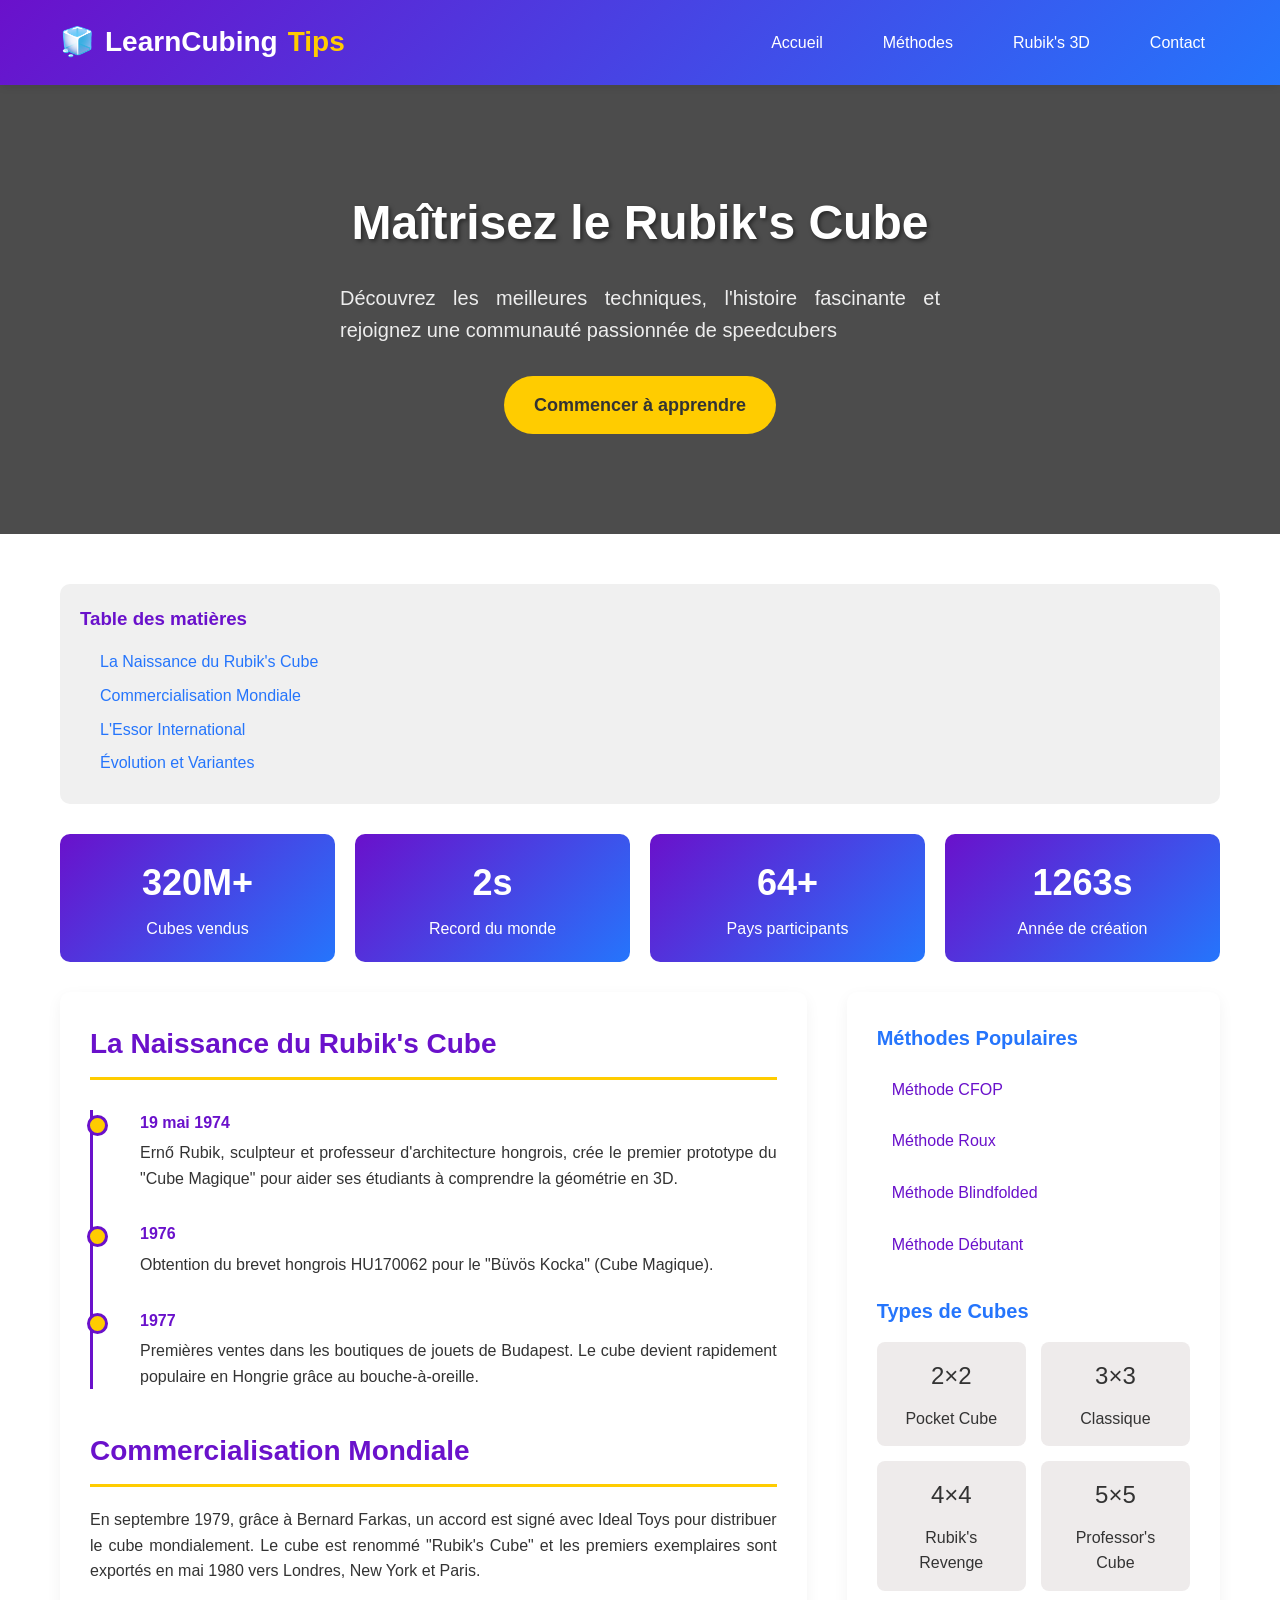
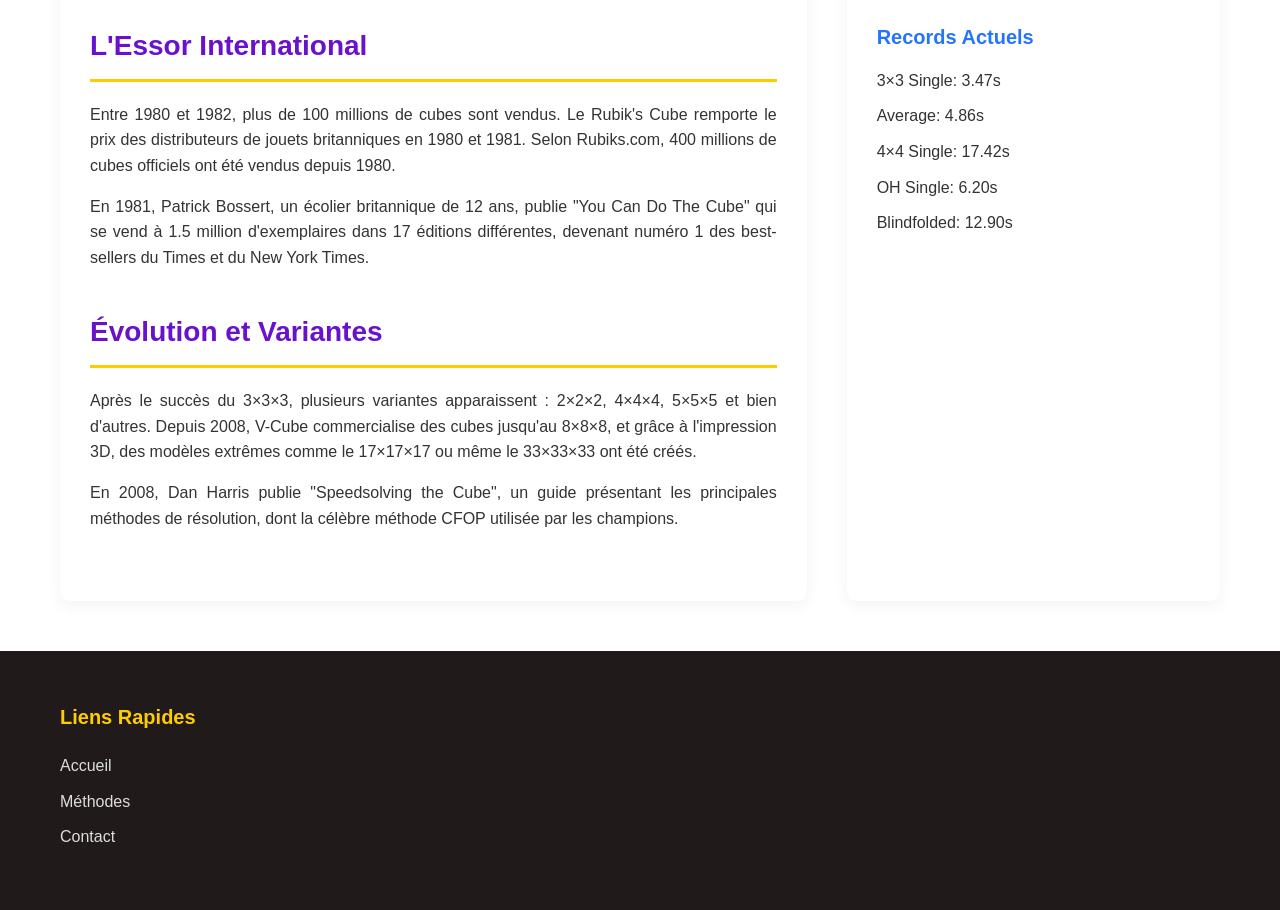
==== commit d1b8ea6f: "Add files via upload" ====
--- a/index.html
+++ b/index.html
@@ -418,7 +418,7 @@
                     <li><a href="#home" class="active">Accueil</a></li>
                     <li><a href="methode.html">Méthodes</a></li>
                     <li><a href="Rubik's.html">Rubik's 3D</a></li>   
-                    <li><a href="contact copy.html">Contact</a></li>
+                    <li><a href="contact.html">Contact</a></li>
                 </ul>
             </nav>
         </div>
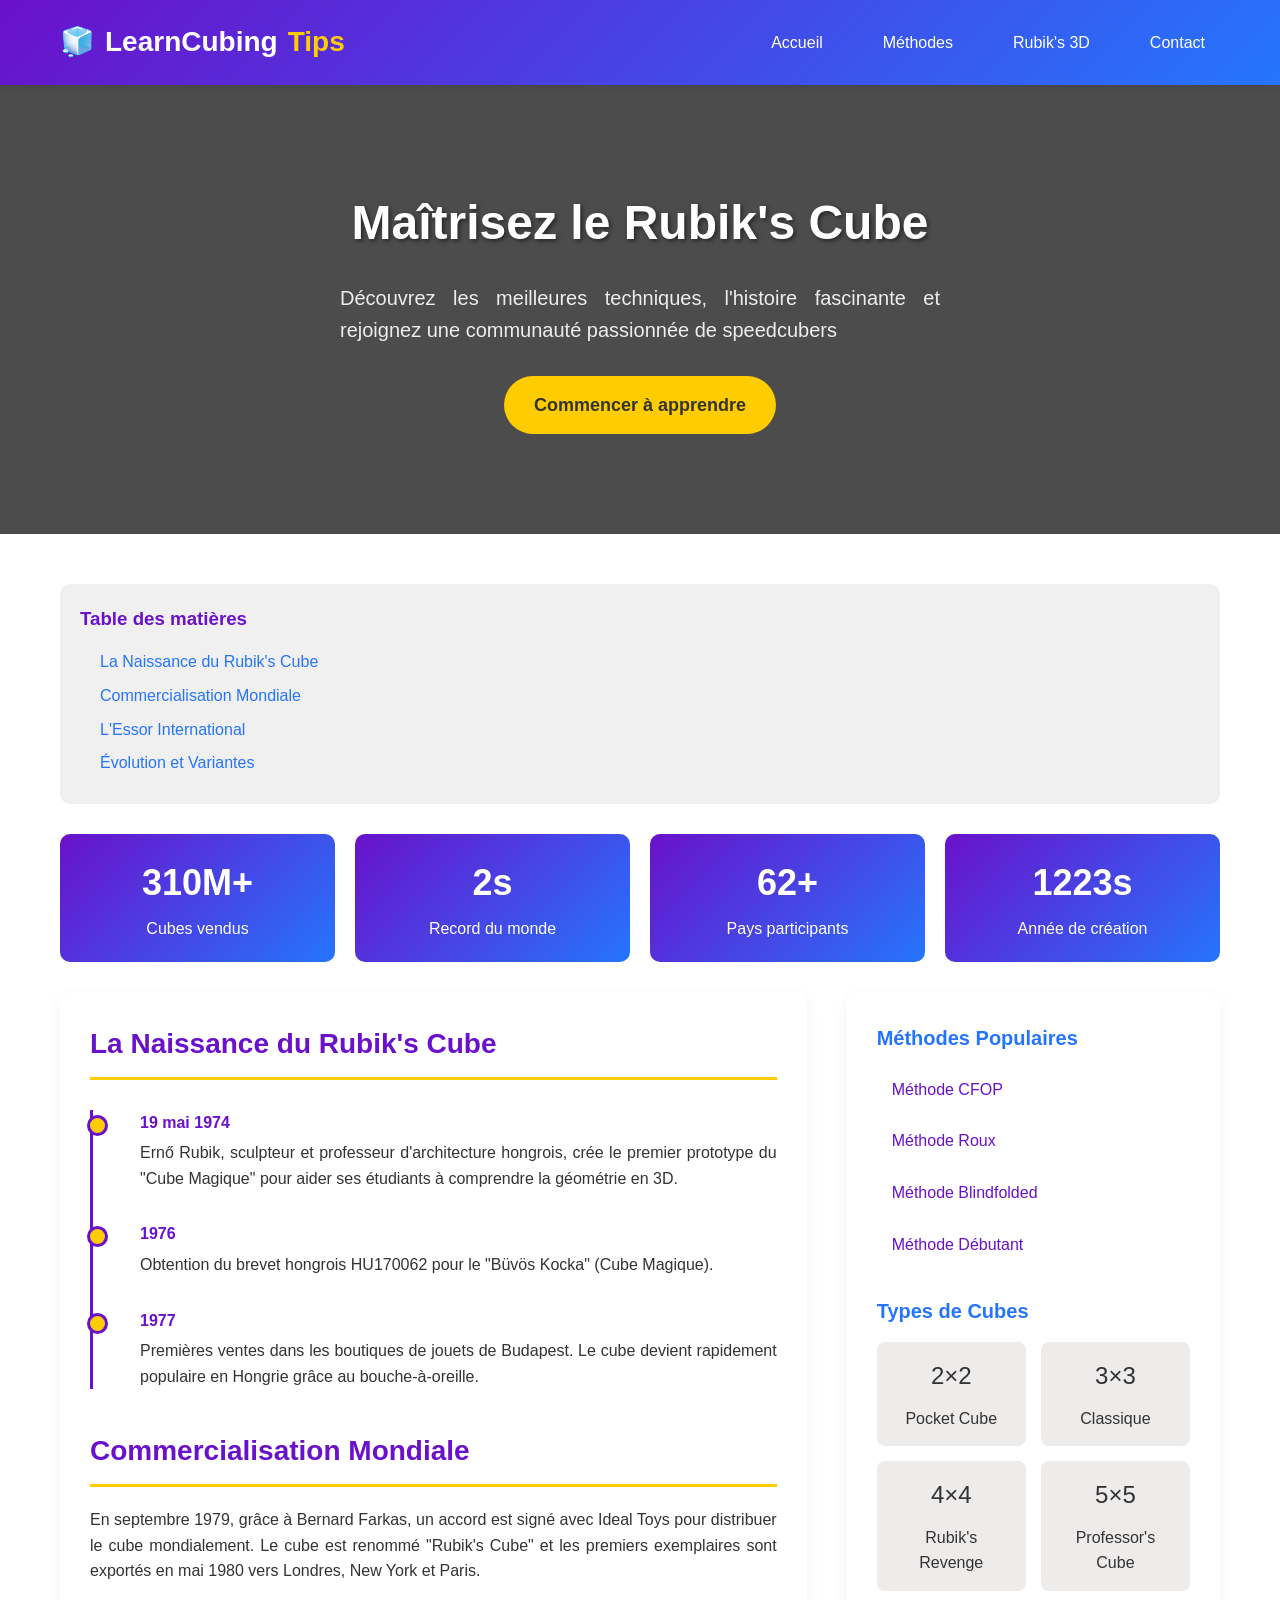
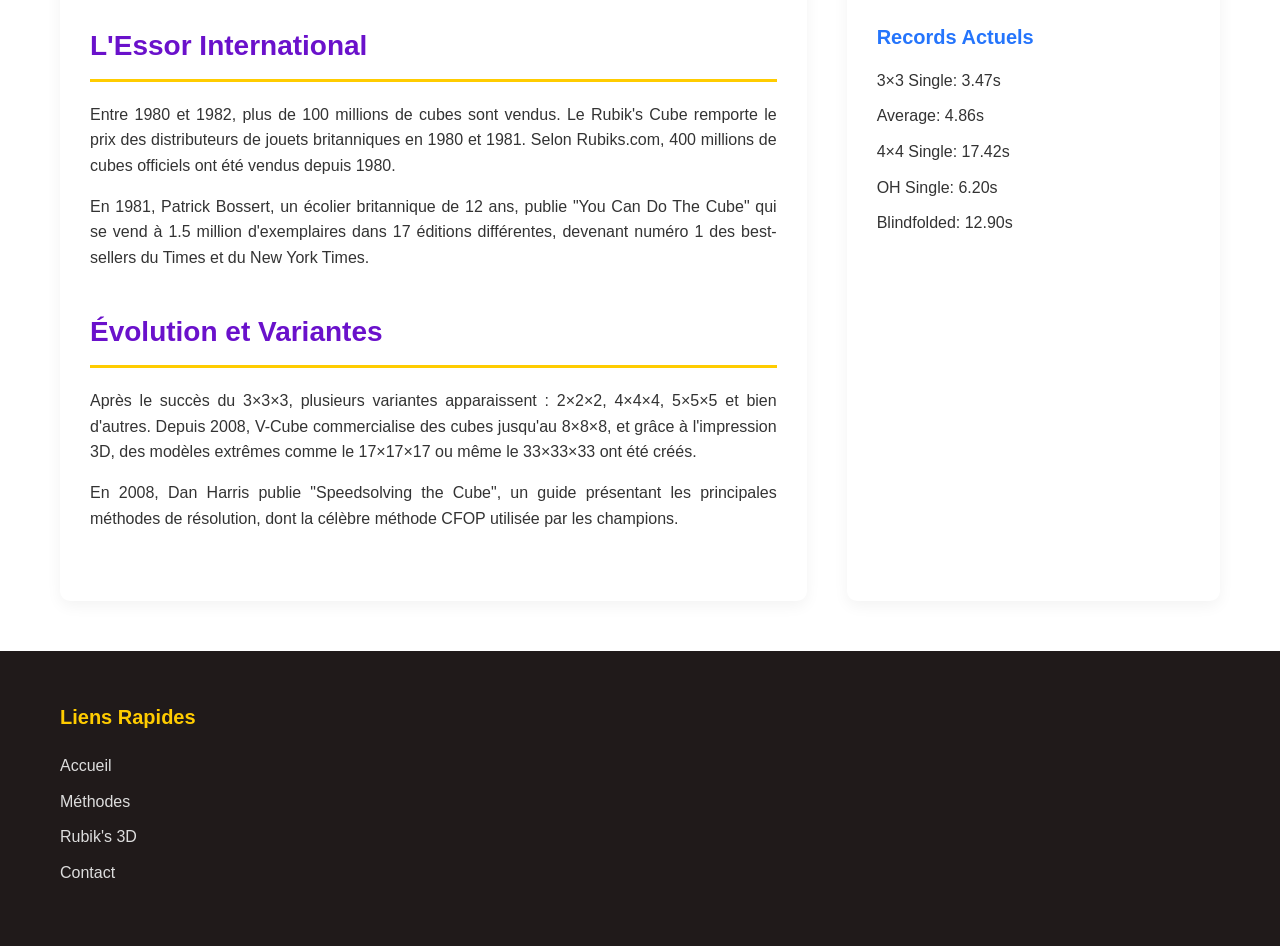
==== commit 642e95e8: "Update index.html" ====
--- a/index.html
+++ b/index.html
@@ -563,6 +563,7 @@
                     <ul class="footer-links">
                         <li><a href="#home">Accueil</a></li>
                         <li><a href="methode.html">Méthodes</a></li>
+                        <li><a href="Rubik's.html">Rubik's 3D</a></li>
                         <li><a href="contact.html">Contact</a></li>
                     </ul>
                 </div>
@@ -738,4 +739,5 @@
         });
     </script>
 </body>
-</html>+
+</html>
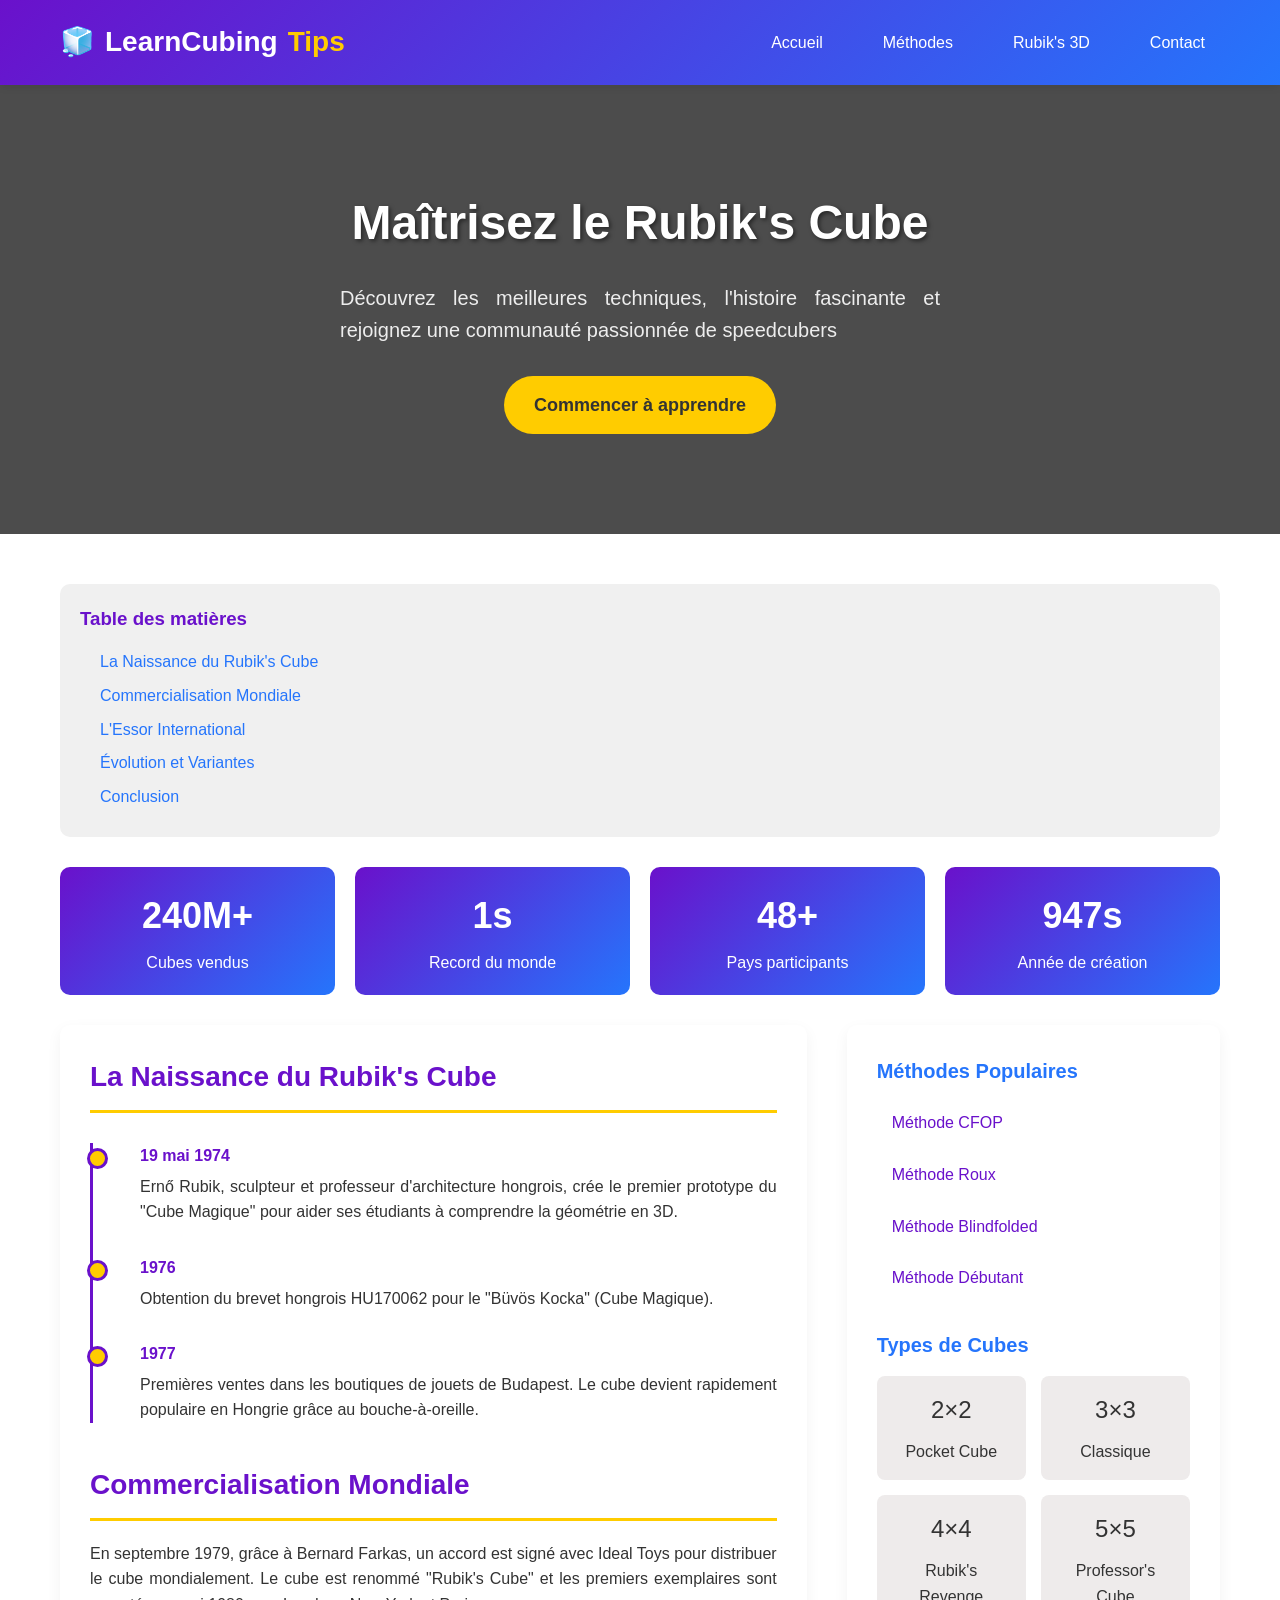
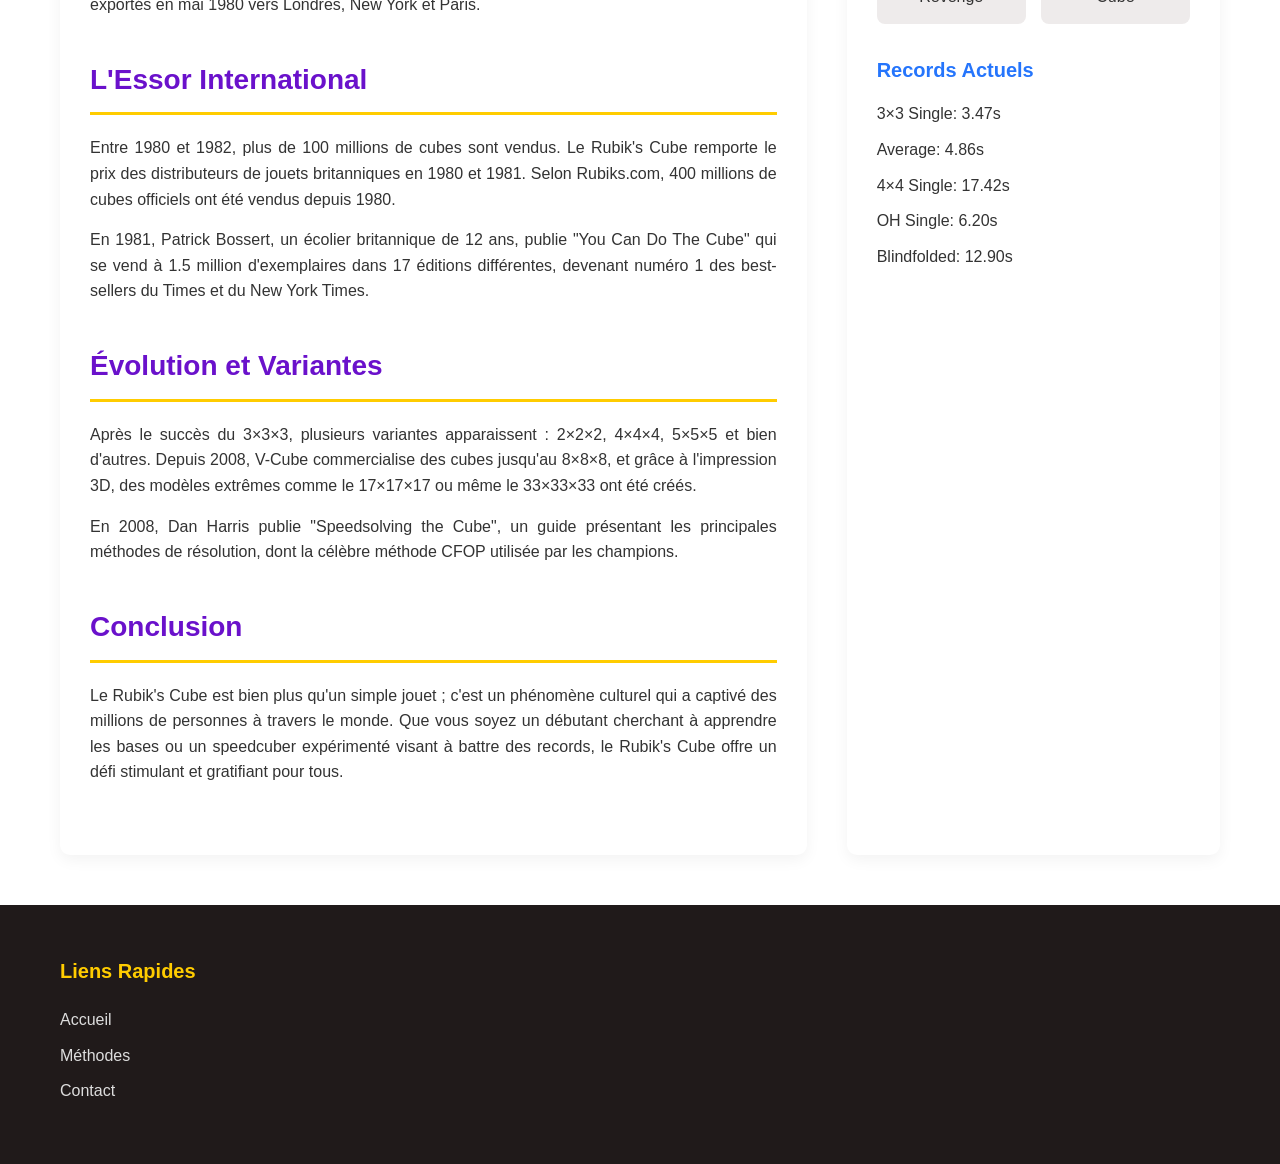
==== commit e40e6eba: "Add files via upload" ====
--- a/index.html
+++ b/index.html
@@ -3,7 +3,7 @@
 <head>
     <meta charset="UTF-8">
     <meta name="viewport" content="width=device-width, initial-scale=1.0">
-    <title>SpeedCubing Tips - Apprenez le Rubik's Cube</title>
+    <title>Learncubing - Apprenez le Rubik's Cube</title>
     <style>
         /* Reset et styles de base */
         * {
@@ -418,7 +418,7 @@
                     <li><a href="#home" class="active">Accueil</a></li>
                     <li><a href="methode.html">Méthodes</a></li>
                     <li><a href="Rubik's.html">Rubik's 3D</a></li>   
-                    <li><a href="contact.html">Contact</a></li>
+                    <li><a href="contact copy.html">Contact</a></li>
                 </ul>
             </nav>
         </div>
@@ -500,6 +500,11 @@
                     <h2>Évolution et Variantes</h2>
                     <p>Après le succès du 3×3×3, plusieurs variantes apparaissent : 2×2×2, 4×4×4, 5×5×5 et bien d'autres. Depuis 2008, V-Cube commercialise des cubes jusqu'au 8×8×8, et grâce à l'impression 3D, des modèles extrêmes comme le 17×17×17 ou même le 33×33×33 ont été créés.</p>
                     <p>En 2008, Dan Harris publie "Speedsolving the Cube", un guide présentant les principales méthodes de résolution, dont la célèbre méthode CFOP utilisée par les champions.</p>
+                </section>
+
+                <section id = "fin">
+                    <h2>Conclusion</h2>
+                    <p>Le Rubik's Cube est bien plus qu'un simple jouet ; c'est un phénomène culturel qui a captivé des millions de personnes à travers le monde. Que vous soyez un débutant cherchant à apprendre les bases ou un speedcuber expérimenté visant à battre des records, le Rubik's Cube offre un défi stimulant et gratifiant pour tous.</p>
                 </section>
             </main>
 
@@ -563,7 +568,6 @@
                     <ul class="footer-links">
                         <li><a href="#home">Accueil</a></li>
                         <li><a href="methode.html">Méthodes</a></li>
-                        <li><a href="Rubik's.html">Rubik's 3D</a></li>
                         <li><a href="contact.html">Contact</a></li>
                     </ul>
                 </div>
@@ -665,7 +669,7 @@
                     } else {
                         stat.textContent = Math.floor(current) + (index === 0 ? 'M+' : index === 2 ? '+' : 's');
                     }
-                }, 50);
+                }, 75);
             });
         }
 
@@ -739,5 +743,4 @@
         });
     </script>
 </body>
-
-</html>
+</html>
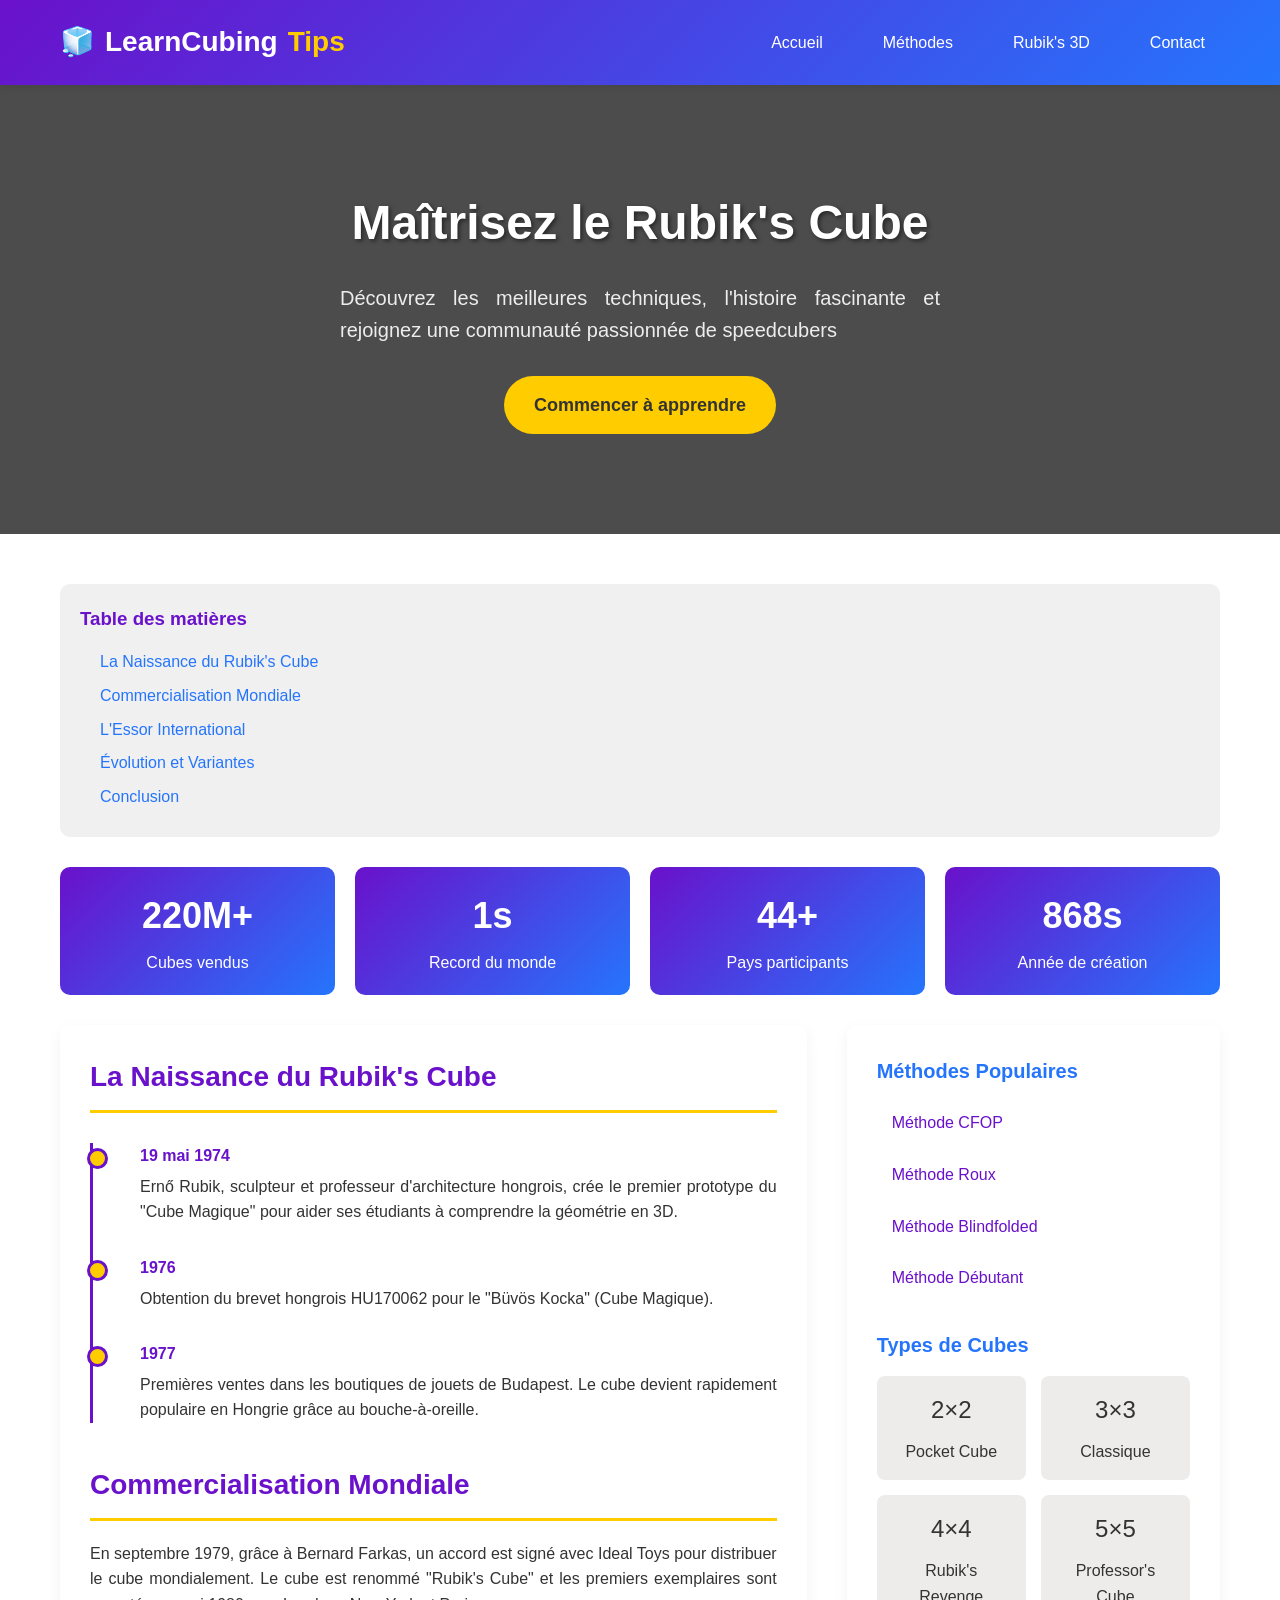
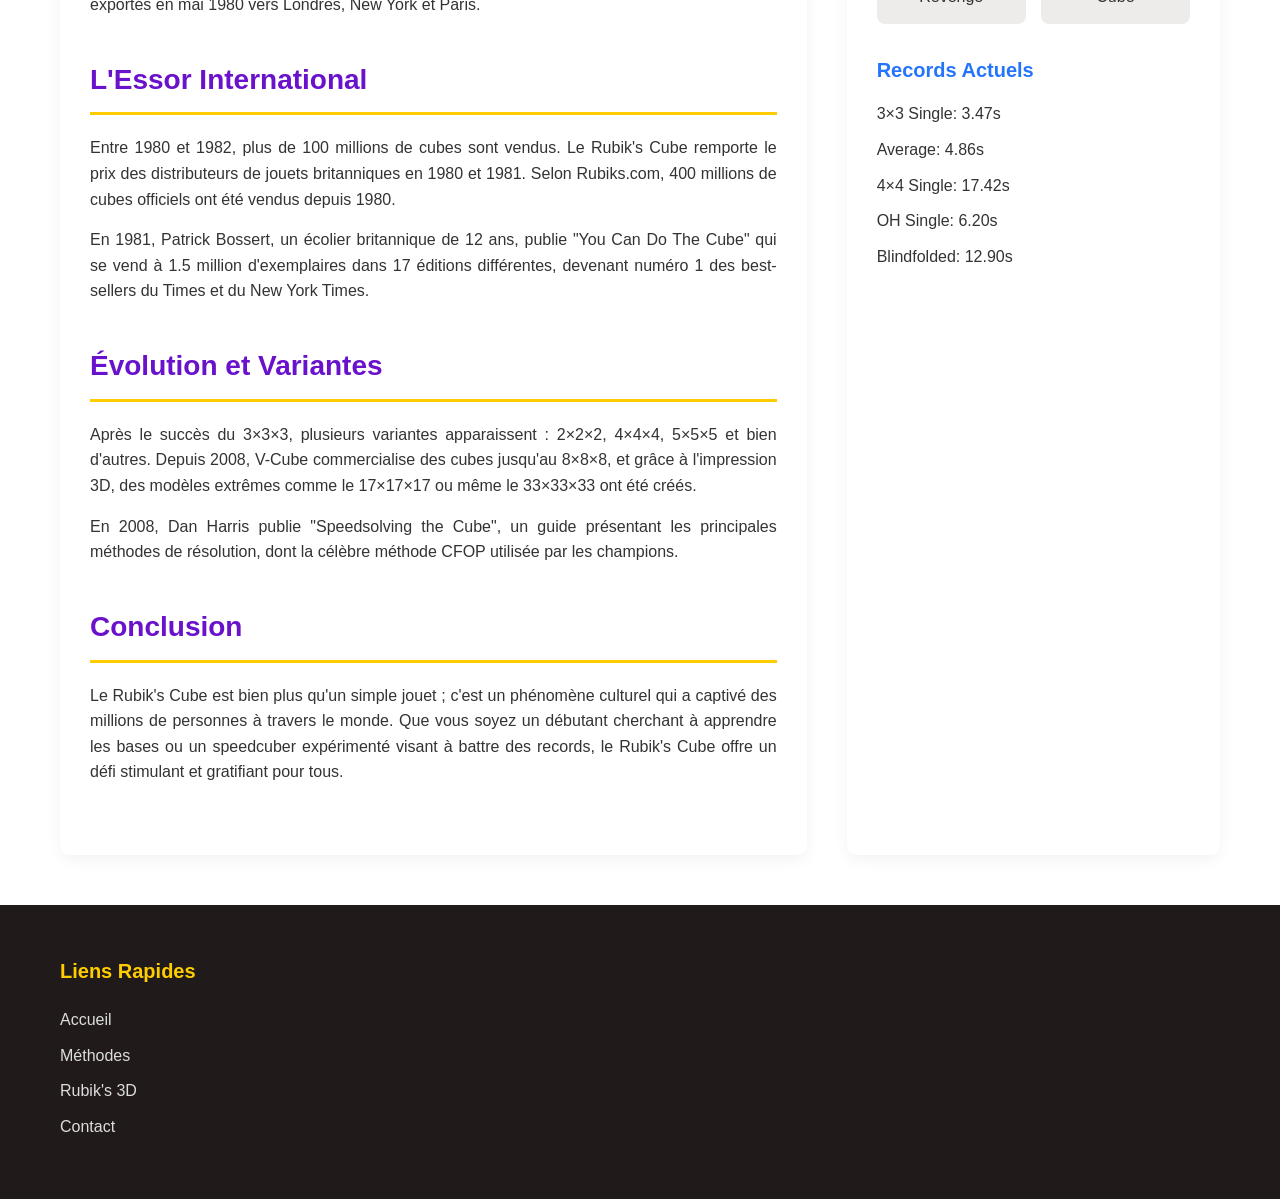
==== commit 7639971a: "Add files via upload" ====
--- a/index.html
+++ b/index.html
@@ -568,6 +568,7 @@
                     <ul class="footer-links">
                         <li><a href="#home">Accueil</a></li>
                         <li><a href="methode.html">Méthodes</a></li>
+                        <li><a href="Rubik's.html">Rubik's 3D</a></li>
                         <li><a href="contact.html">Contact</a></li>
                     </ul>
                 </div>
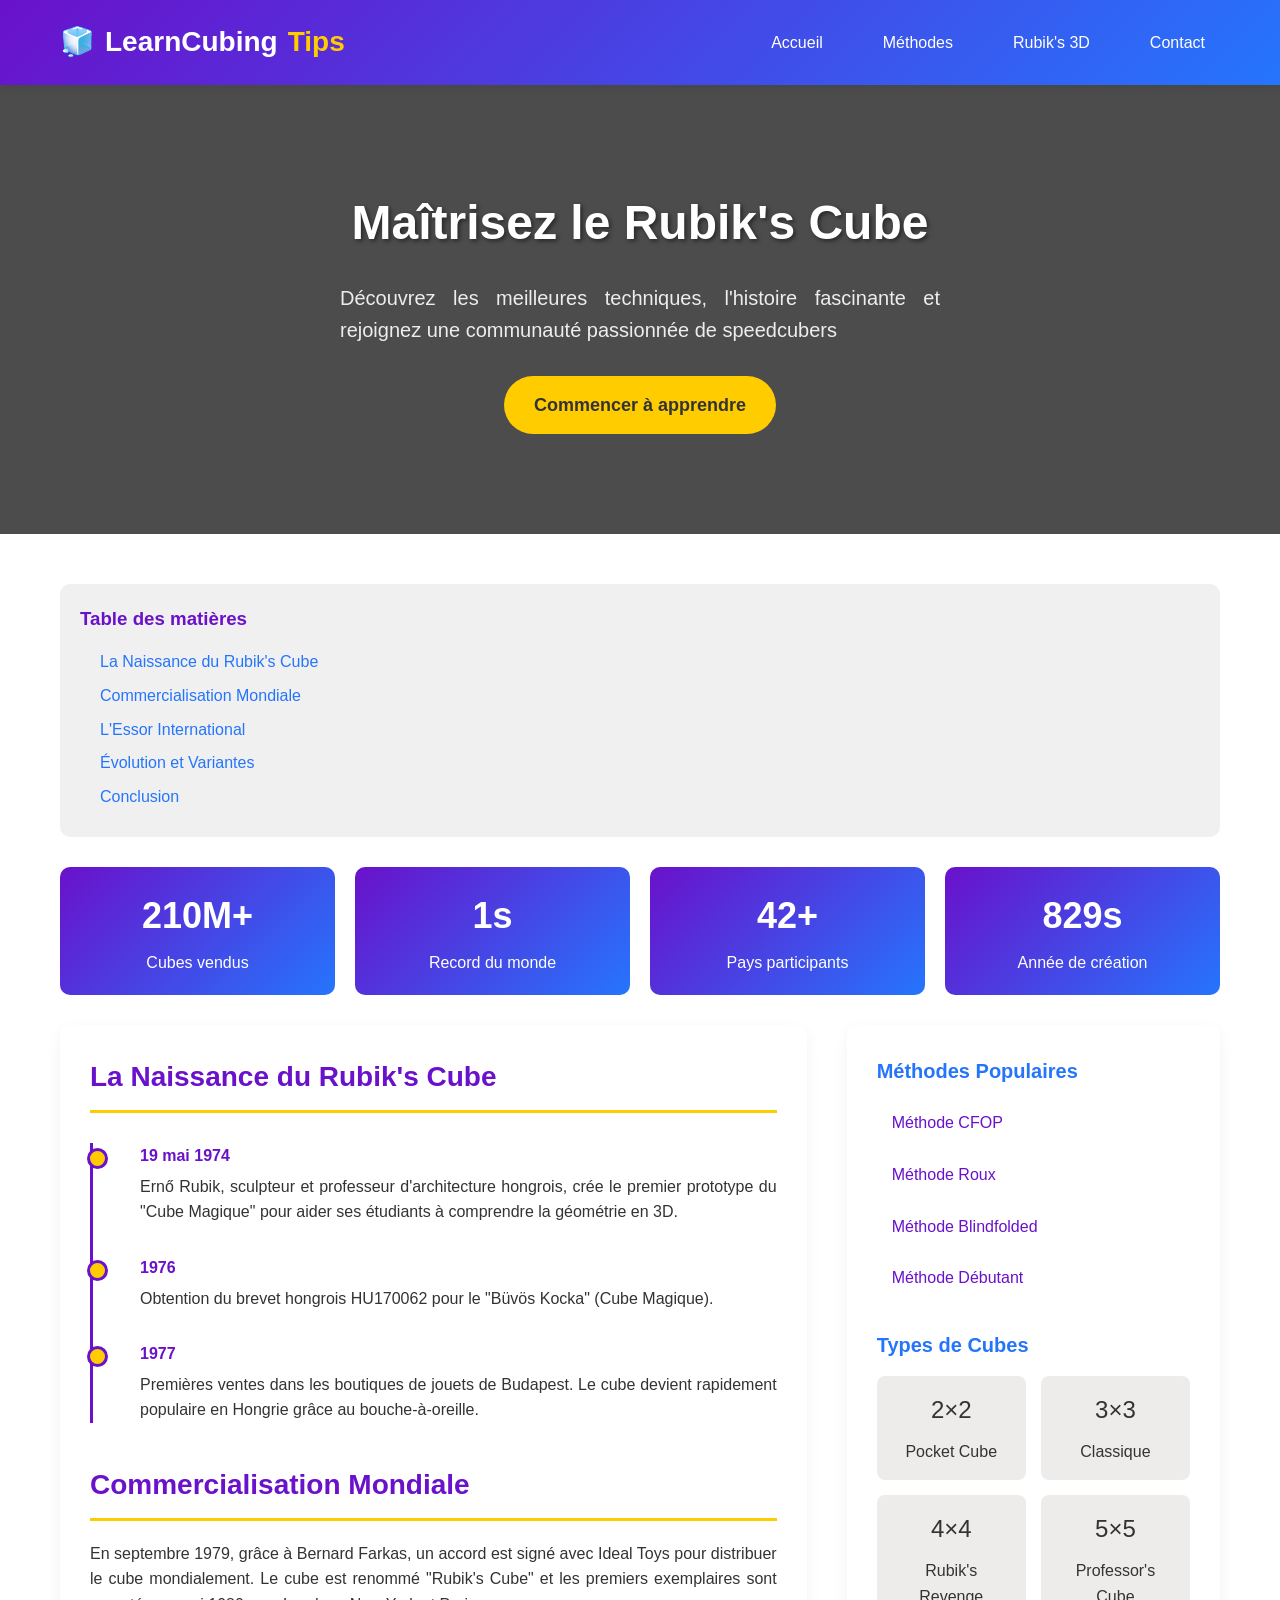
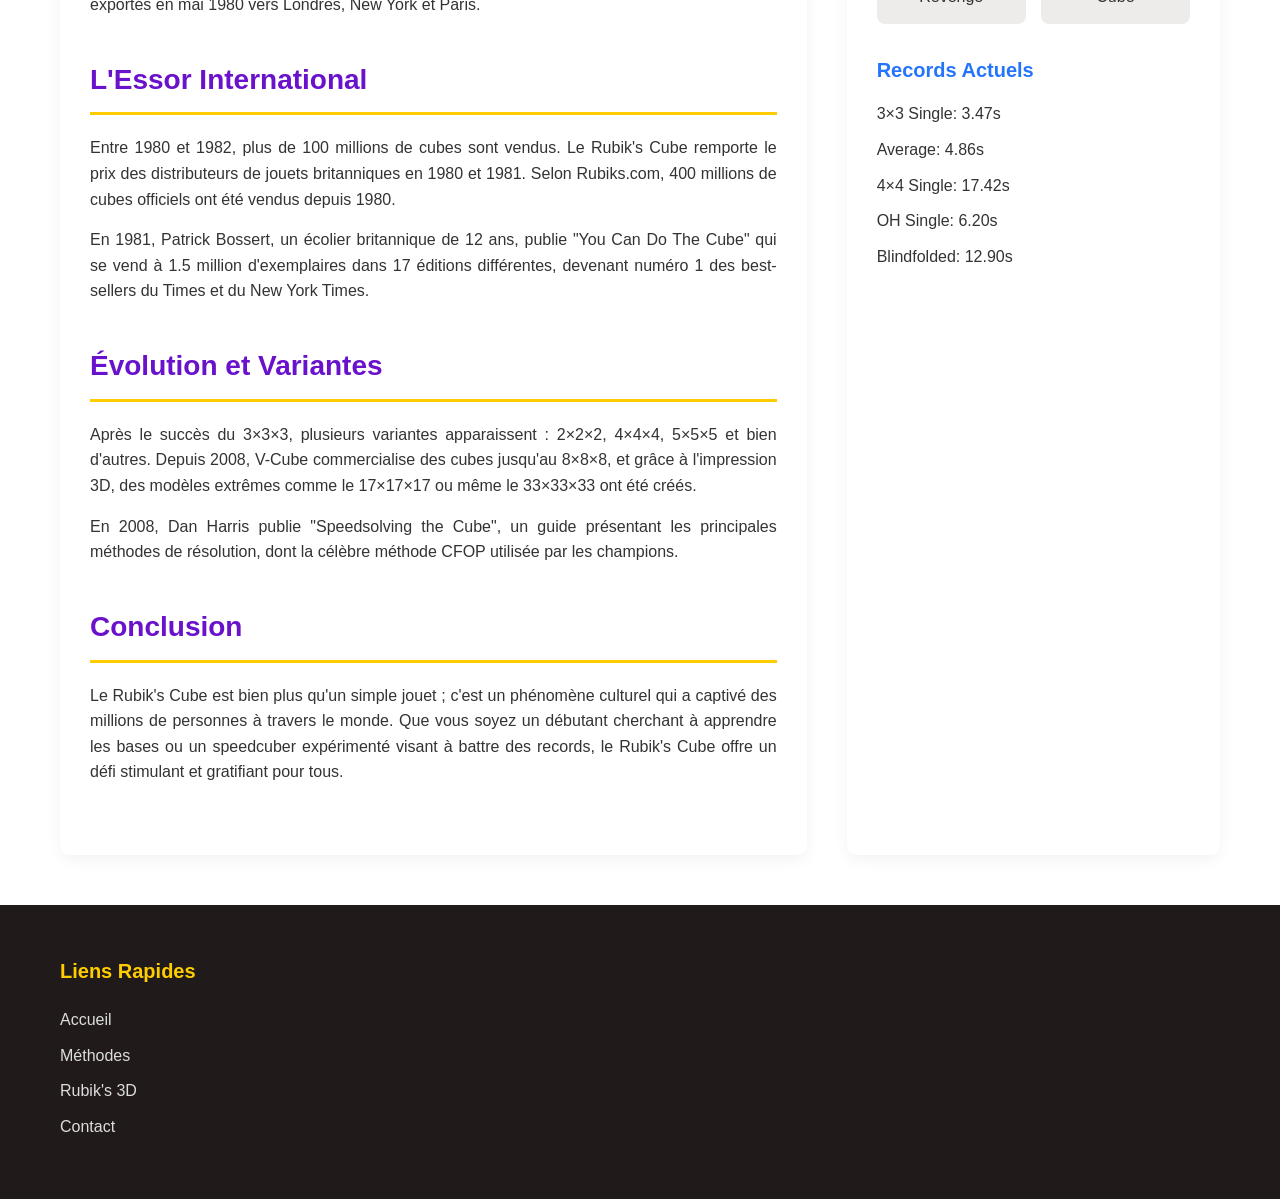
==== commit d2bd2abe: "Update index.html" ====
--- a/index.html
+++ b/index.html
@@ -418,7 +418,7 @@
                     <li><a href="#home" class="active">Accueil</a></li>
                     <li><a href="methode.html">Méthodes</a></li>
                     <li><a href="Rubik's.html">Rubik's 3D</a></li>   
-                    <li><a href="contact copy.html">Contact</a></li>
+                    <li><a href="contact.html">Contact</a></li>
                 </ul>
             </nav>
         </div>
@@ -744,4 +744,5 @@
         });
     </script>
 </body>
-</html>+
+</html>
